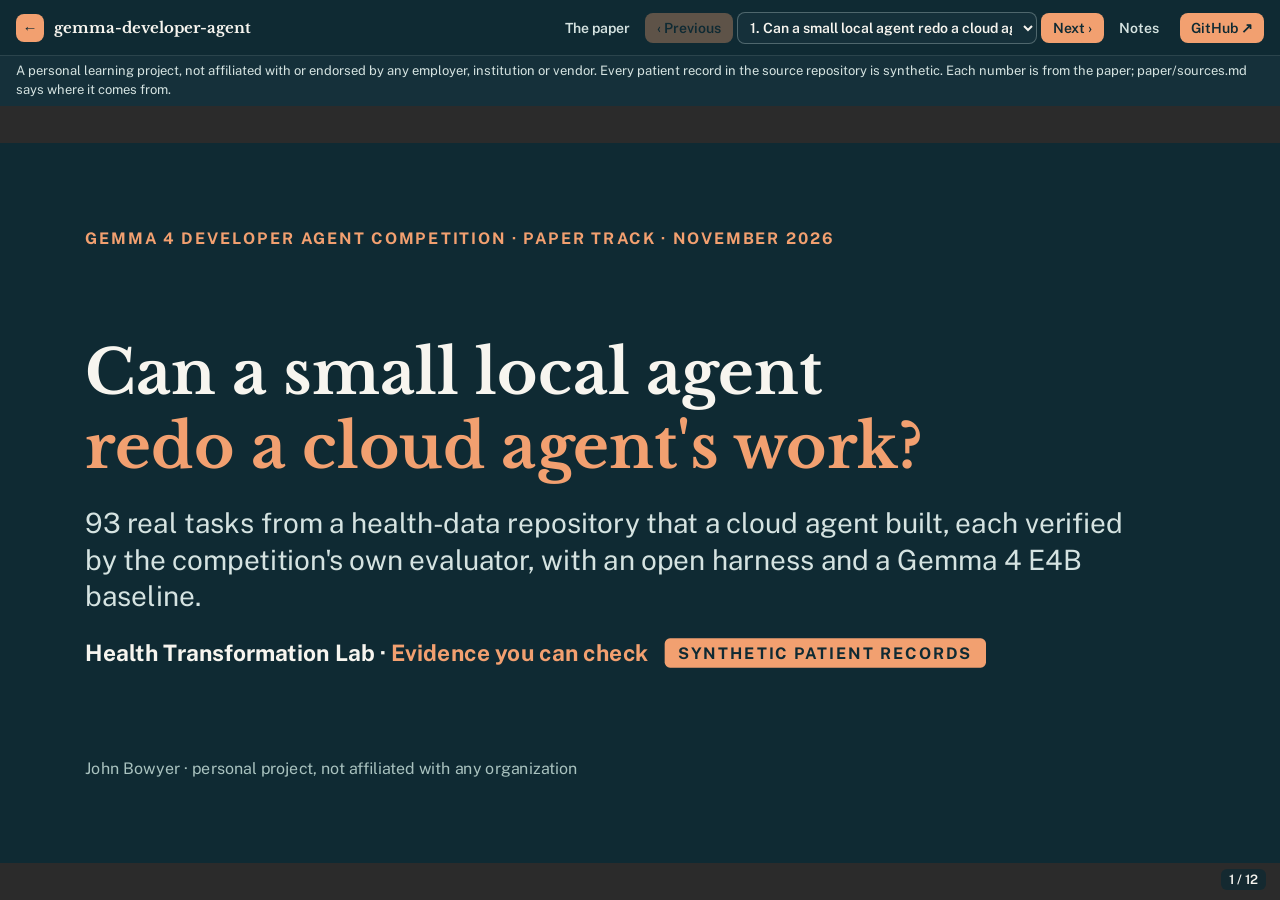
==== docs/pitch/deck.html @ 744fd6ca "000 DOCS29: give the README a role table and a slide deck, in the lab's style The paper links here, " ====
<!doctype html><html lang="en"><head><meta charset="utf-8"><meta name="viewport" content="width=device-width,initial-scale=1"><title>Can a small local agent redo a cloud agent&#x27;s work? The pitch</title><link rel="stylesheet" href="https://fonts.googleapis.com/css2?family=Libre+Baskerville:wght@400;700&family=Public+Sans:wght@400;500;600;700&display=swap">
<style>html,body{height:100%}body{margin:0;background:#2b2b2b;font-family:'Public Sans',Arial,sans-serif;overflow:hidden}*{box-sizing:border-box;margin:0}
td,th{padding:12px 16px;border-bottom:1px solid #D9D3C4;vertical-align:top}table{border-collapse:collapse}ul{padding-left:1.2em}
.topnav{position:fixed;top:0;left:0;right:0;z-index:50;height:56px;background:#0F2A33;border-bottom:1px solid rgba(213,227,225,.14)}
.topnav .bar{height:100%;padding:0 16px;display:flex;align-items:center;justify-content:space-between;gap:12px}
.home{display:flex;align-items:center;gap:10px;font-family:'Libre Baskerville',Georgia,serif;font-weight:700;font-size:15px;color:#F7F5EF;text-decoration:none;white-space:nowrap}
.home .mark{display:grid;place-items:center;width:28px;height:28px;border-radius:8px;background:#F2A070;color:#0F2A33;font-size:15px}
.home:hover .name{text-decoration:underline}
.topnav .links{display:flex;flex:1 1 auto;justify-content:flex-end;align-items:center;gap:4px;min-width:0}
.topnav .links a,.topnav button{color:#D5E3E1;text-decoration:none;font:600 14px 'Public Sans',Arial,sans-serif;padding:7px 11px;border-radius:8px;background:none;border:0;cursor:pointer;white-space:nowrap}
.topnav .links a:hover,.topnav button:hover{color:#F7F5EF;background:rgba(255,255,255,.07)}.topnav button[aria-pressed=true]{color:#F2A070}
.topnav .links a.cta{background:#F2A070;color:#0F2A33;margin-left:6px}.topnav .links a.cta:hover{background:#F7F5EF}
.topnav select{flex:1 1 auto;width:300px;max-width:300px;min-width:72px;font:600 14px 'Public Sans',Arial,sans-serif;color:#F7F5EF;background:#15303A;border:1px solid rgba(213,227,225,.3);border-radius:8px;padding:6px 8px}
.topnav .pager{display:flex;flex:0 1 auto;align-items:center;gap:4px;min-width:0}
.topnav .pager button{color:#0F2A33;background:#F2A070;padding:7px 12px}.topnav .pager button:hover{color:#0F2A33;background:#F7F5EF}
.topnav .pager button:disabled{opacity:.35;cursor:default;background:#F2A070}
.topnav button:focus-visible,.topnav select:focus-visible,.topnav a:focus-visible{outline:2px solid #F7F5EF;outline-offset:2px}
.disclaimer{position:fixed;top:56px;left:0;right:0;z-index:40;padding:6px 16px;background:#15303A;color:#D5E3E1;font:13px/1.45 'Public Sans',Arial,sans-serif}
.stage{position:fixed;top:84px;left:0;right:0;bottom:0;overflow:hidden}
.slides{position:absolute;left:50%;top:50%;width:1920px;height:1080px;transform-origin:center center;transform:translate(-50%,-50%)}
.slides>section{width:1920px;height:1080px;overflow:hidden;text-align:left}.slides aside{display:none}
.slides a{color:inherit}
.count{position:fixed;right:14px;bottom:10px;z-index:30;font:600 13px 'Public Sans',Arial,sans-serif;background:rgba(15,42,51,.8);color:#F7F5EF;border-radius:6px;padding:3px 8px}
.notes-panel{position:fixed;left:0;right:0;bottom:0;z-index:45;max-height:35vh;overflow:auto;background:#f4f1ea;color:#222;padding:16px 20px 28px;font-size:15px;line-height:1.5;box-shadow:0 -8px 24px rgba(0,0,0,.3)}
.notes-panel[hidden]{display:none}
@media screen{.slides>section{position:absolute;left:0;top:0}.slides>section:not(.on){display:none!important}}
/* printed, the deck is one slide a page, with nothing around it */
@media print{@page{size:1920px 1080px;margin:0}html,body{height:auto;overflow:visible;background:#fff}
.topnav,.disclaimer,.notes-panel,.count{display:none!important}.stage{position:static;overflow:visible}
.slides{position:static;transform:none!important;height:auto}.slides>section{position:relative;break-after:page}}
/* the slide picker shrinks first; then the name goes, then the paper's link; on phones the pager's labels go too,
   so Previous, the picker, Next and Notes always fit */
@media (max-width:1100px){.home .name{display:none}}
@media (max-width:820px){.topnav .links a.deck{display:none}}
@media (max-width:560px){.topnav .pager .lbl,.topnav .links a.cta{display:none}.topnav .pager button{padding:7px 13px;font-size:16px}}</style></head><body>
<nav class="topnav" aria-label="Deck"><div class="bar">
<a class="home" href="https://github.com/healthtransformationlab/gemma-developer-agent#readme" title="Back to the repository's README"><span class="mark" aria-hidden="true">←</span><span class="name">gemma-developer-agent</span></a>
<div class="links"><a class="deck" href="https://github.com/healthtransformationlab/gemma-developer-agent/blob/main/paper/small-local-agent-redo-cloud-agent-work.pdf">The paper</a><span class="pager"><button id="deck-prev" aria-label="Previous slide" title="Previous slide (←)">‹<span class="lbl"> Previous</span></button>
<select id="deck-jump" aria-label="Go to slide"><option value="cover">1. Can a small local agent redo a cloud agent&#x27;s work?</option><option value="audience">2. Built for the people who build and score coding agents</option><option value="problem">3. Coding benchmarks draw on a few popular libraries. Data work fails differently.</option><option value="solution">4. A task set made by the competition&#x27;s own rule, and checked by its evaluator</option><option value="results">5. A few small fixes. More context did not reliably help.</option><option value="finding">6. The fixes were where the statement says what the tests check</option><option value="cost">7. Where a task&#x27;s time went, and what a fix cost</option><option value="ask">8. Use the set. Quote results on the core split.</option><option value="drill">9. Drill-down</option><option value="limits">10. What this does not show</option><option value="competition">11. The two sets differ in their tests more than their statements</option><option value="evidence">12. How each number is kept honest</option></select>
<button id="deck-next" aria-label="Next slide" title="Next slide (→)"><span class="lbl">Next </span>›</button></span>
<button id="deck-notes-btn" aria-pressed="false" title="Speaker notes (N)">Notes</button>
<a class="cta" href="https://github.com/healthtransformationlab/gemma-developer-agent" target="_blank" rel="noopener">GitHub ↗</a></div></div></nav>
<p class="disclaimer" id="deck-disclaimer">A personal learning project, not affiliated with or endorsed by any employer, institution or vendor. Every patient record in the source repository is synthetic. Each number is from the paper; paper/sources.md says where it comes from.</p>
<main class="stage" id="deck-stage"><div class="slides" id="deck-slides">
<section id="cover" style="background:#0F2A33;color:#F7F5EF;font-family:'Public Sans', Arial, sans-serif;padding:128px;display:flex;flex-direction:column;justify-content:space-between">
<p style="font-size:24px;font-weight:700;letter-spacing:3px;text-transform:uppercase;color:#F2A070">Gemma 4 Developer Agent Competition · Paper Track · November 2026</p>
<div style="display:flex;flex-direction:column;gap:36px;align-items:flex-start">
<div style="display:flex;flex-direction:column;gap:8px">
<h1 style="font-family:'Libre Baskerville', Georgia, serif;font-size:92px;font-weight:700;line-height:1.12;white-space:nowrap">Can a small local agent</h1>
<h1 style="font-family:'Libre Baskerville', Georgia, serif;font-size:92px;font-weight:700;line-height:1.12;white-space:nowrap;color:#F2A070">redo a cloud agent's work?</h1>
</div>
<p style="font-size:42px;line-height:1.3;color:#D5E3E1;width:1560px">93 real tasks from a health-data repository that a cloud agent built, each verified by the competition's own evaluator, with an open harness and a Gemma&nbsp;4&nbsp;E4B baseline.</p>
<div style="display:flex;gap:24px;align-items:center">
<p style="font-size:34px;font-weight:700;color:#F7F5EF">Health Transformation Lab · <span style="color:#F2A070">Evidence you can check</span></p>
<p style="font-size:24px;font-weight:700;letter-spacing:3px;text-transform:uppercase;color:#0F2A33;background:#F2A070;border-radius:8px;padding:8px 20px">Synthetic patient records</p>
</div>
</div>
<p style="font-size:24px;color:#A9C2BF">John Bowyer · personal project, not affiliated with any organization</p>
<aside>In fifteen days, one person working with a cloud coding agent took a health-data repository from nothing to 960 commits and 2,269 tests, without typing code. This deck asks what a small model, one that runs on a single GPU, can take out of that loop. The answer comes with a task set anyone can use: 93 real changes from that repository, each verified by the competition's own evaluator. Every patient record in the repository is synthetic. This is a personal project, not any organization's plan.</aside>
</section>

<section id="audience" style="background:#F7F5EF;color:#15303A;font-family:'Public Sans', Arial, sans-serif;padding:104px 128px 150px;display:flex;flex-direction:column;gap:40px">
<div style="display:flex;flex-direction:column;gap:16px">
<p style="font-size:24px;font-weight:700;letter-spacing:3px;text-transform:uppercase;color:#B4501F">Who it's for, what we ask, what changes</p>
<h2 style="font-family:'Libre Baskerville', Georgia, serif;font-size:54px;font-weight:700;line-height:1.14">Built for the people who build and score coding agents</h2>
</div>
<table style="font-size:31px;line-height:1.32;color:#15303A;background:#FDFCF9;border:1px solid #D9D3C4;width:100%">
<tr style="background:#15303A"><th style="width:30%;text-align:left;color:#F7F5EF">Who</th><th style="width:36%;text-align:left;color:#F2A070">What we ask them to do</th><th style="width:34%;text-align:left;color:#F7F5EF">What changes</th></tr>
<tr><td><b>Benchmark builders</b> who mine tasks from a repository's history</td><td>Ask of every task: does its statement say what its tests check?</td><td>A score is quoted on tasks that can tell one agent from another</td></tr>
<tr><td><b>Agent builders</b> working with small local models</td><td>Run their agent on the 93 tasks, with the competition's evaluator</td><td>A comparable score on health-data work, beside the popular libraries</td></tr>
<tr><td><b>Teams whose repositories are built with agents</b></td><td>Keep an issue, a pull request and a review for every change</td><td>Their own history can become a task set</td></tr>
</table>
<p style="font-size:31px;line-height:1.4;background:#15303A;color:#F7F5EF;border-radius:16px;padding:24px 40px"><b>The impact:</b> a task set that says which of its tasks can measure an agent. So far it is one repository and one model, and the screen is an AI's, checked by a person in part.</p>
<p style="position:absolute;left:128px;bottom:60px;width:1664px;font-size:24px;color:#5C6F75">A personal project: no partner has been contacted</p>
<aside>Three kinds of reader. People who build benchmarks from a repository's history: we ask them to check each task's statement against its tests before quoting a score, because here the fixes were almost all in the tasks that passed that check. People who build agents on small local models: the 93 tasks are public and in the competition's layout, so its evaluator runs on them as published. And teams whose repositories are built with agents: an issue, a pull request and a review for every change is what made this history usable. So far this is one repository and one model. A person checked 42 of the screen's 93 verdicts, in summary, and no partner has been contacted.</aside>
</section>

<section id="problem" style="background:#F7F5EF;color:#15303A;font-family:'Public Sans', Arial, sans-serif;padding:104px 128px 150px;display:flex;flex-direction:column;gap:32px">
<div style="display:flex;flex-direction:column;gap:16px">
<p style="font-size:24px;font-weight:700;letter-spacing:3px;text-transform:uppercase;color:#B4501F">The problem</p>
<h2 style="font-family:'Libre Baskerville', Georgia, serif;font-size:54px;font-weight:700;line-height:1.14">Coding benchmarks draw on a few popular libraries. Data work fails differently.</h2>
</div>
<div style="display:flex;gap:48px;align-items:stretch">
<ul style="flex:1 1 0;font-size:31px;line-height:1.4;display:flex;flex-direction:column;gap:22px;padding-left:1.1em">
<li>SWE-bench draws on twelve popular Python libraries; the competition's development set, on four.</li>
<li>In a <b>data repository</b> the costly defect is silent: a pipeline finishes and a number in its table is wrong.</li>
<li>An <b>agent-built repository</b> can leave an unusually complete record: an issue, a pull request and a review for each change.</li>
</ul>
<div style="flex:0 0 760px;display:grid;grid-template-columns:1fr 1fr;gap:20px">
<div style="background:#FDFCF9;border:1px solid #D9D3C4;border-radius:16px;padding:32px 36px"><p style="font-family:'Libre Baskerville', Georgia, serif;font-size:64px;font-weight:700;color:#B4501F">960</p><p style="font-size:25px;line-height:1.3">commits on <code style="font-size:23px">main</code></p></div>
<div style="background:#FDFCF9;border:1px solid #D9D3C4;border-radius:16px;padding:32px 36px"><p style="font-family:'Libre Baskerville', Georgia, serif;font-size:64px;font-weight:700;color:#B4501F">775</p><p style="font-size:25px;line-height:1.3">of them marked as agent-authored</p></div>
<div style="background:#FDFCF9;border:1px solid #D9D3C4;border-radius:16px;padding:32px 36px"><p style="font-family:'Libre Baskerville', Georgia, serif;font-size:64px;font-weight:700;color:#B4501F">2,269</p><p style="font-size:25px;line-height:1.3">tests, run by CI on every pull request</p></div>
<div style="background:#FDFCF9;border:1px solid #D9D3C4;border-radius:16px;padding:32px 36px"><p style="font-family:'Libre Baskerville', Georgia, serif;font-size:64px;font-weight:700;color:#B4501F">240</p><p style="font-size:25px;line-height:1.3">pull requests, each with a committed review</p></div>
</div>
</div>
<p style="font-size:30px;line-height:1.4;background:#15303A;color:#F7F5EF;border-radius:16px;padding:24px 40px">One person in the loop with a cloud coding agent built this repository in fifteen days, without typing code. <b style="color:#F2A070">What can a small local model take out of that loop?</b></p>
<p style="position:absolute;left:128px;bottom:60px;width:1664px;font-size:24px;color:#5C6F75">Source: the paper, Sections 1 and 3</p>
<aside>The competition asks whether a model that fits on one accelerator can do the work of the large cloud models behind today's best coding agents. Its tasks, like SWE-bench's, come from a handful of popular libraries. Two kinds of repository are scarce in such sets. In a data repository the costly defect is silent: nothing crashes, and a number in a table is wrong. And a repository built by an agent, under rules that require an issue, a pull request and a review for every change, leaves a record that can be mined. This repository is both. Of its 960 commits, 775 are marked as agent-authored, and it held 2,269 tests on November 8.</aside>
</section>

<section id="solution" style="background:#F7F5EF;color:#15303A;font-family:'Public Sans', Arial, sans-serif;padding:104px 128px 150px;display:flex;flex-direction:column;gap:32px">
<div style="display:flex;flex-direction:column;gap:16px">
<p style="font-size:24px;font-weight:700;letter-spacing:3px;text-transform:uppercase;color:#B4501F">What was built</p>
<h2 style="font-family:'Libre Baskerville', Georgia, serif;font-size:54px;font-weight:700;line-height:1.14">A task set made by the competition's own rule, and checked by its evaluator</h2>
</div>
<div style="display:flex;flex-direction:column;gap:14px;background:#FDFCF9;border:1px solid #D9D3C4;border-radius:16px;padding:32px 36px">
<div style="display:flex;align-items:center;gap:20px"><p style="width:560px;text-align:right;font-size:27px;line-height:1.25;color:#3D5057">merged changes mined</p><div style="width:900px;height:44px;border-radius:0 10px 10px 0;background:#2A78D6"></div><p style="font-size:34px;font-weight:700">197</p></div>
<div style="display:flex;align-items:center;gap:20px"><p style="width:560px;text-align:right;font-size:27px;line-height:1.25;color:#3D5057">touch code and tests (candidates)</p><div style="width:530px;height:44px;border-radius:0 10px 10px 0;background:#2A78D6"></div><p style="font-size:34px;font-weight:700">116</p></div>
<div style="display:flex;align-items:center;gap:20px"><p style="width:560px;text-align:right;font-size:27px;line-height:1.25;color:#3D5057">built, pass both gates, licensed</p><div style="width:516px;height:44px;border-radius:0 10px 10px 0;background:#2A78D6"></div><p style="font-size:34px;font-weight:700">113</p></div>
<div style="display:flex;align-items:center;gap:20px"><p style="width:560px;text-align:right;font-size:27px;line-height:1.25;color:#3D5057">verified by the competition's evaluator: <b>the published set</b></p><div style="width:425px;height:44px;border-radius:0 10px 10px 0;background:#B4501F"></div><p style="font-size:34px;font-weight:700">93</p></div>
</div>
<div style="display:grid;grid-template-columns:1fr 1fr 1fr;gap:24px">
<p style="background:#FDFCF9;border:1px solid #D9D3C4;border-radius:16px;padding:32px 36px;font-size:27px;line-height:1.35"><b>Controls.</b> The evaluator resolves 93 of 93 reference patches and 0 of 93 empty patches.</p>
<p style="background:#FDFCF9;border:1px solid #D9D3C4;border-radius:16px;padding:32px 36px;font-size:27px;line-height:1.35"><b>An open harness.</b> It gives the evaluator's verdict on every one of the model's patches compared: 25 of 25 and 23 of 23.</p>
<p style="background:#FDFCF9;border:1px solid #D9D3C4;border-radius:16px;padding:32px 36px;font-size:27px;line-height:1.35"><b>Each task carries</b> a snapshot, a code graph, embeddings, and where its statement came from: an issue, a pull request or a commit message.</p>
</div>
<p style="position:absolute;left:128px;bottom:60px;width:1664px;font-size:24px;color:#5C6F75">Source: the paper, Sections 4 and 5</p>
<aside>The tasks are made the way the competition makes its own: every merged change whose diff touches both code and tests is a candidate. Of 197 merged changes, 116 are candidates. One was withdrawn, one failed a gate and one was withheld for unlicensed third-party files, leaving 113, and the competition's own evaluator verifies 93 of those: the published set. On them it resolves every reference patch and no empty patch. A local harness, which anyone can run, gives the same verdict as the evaluator on all 48 of the model's patches that were compared. Each task comes with a snapshot of the repository, a code graph, embeddings, and a label saying whether its statement came from an issue, a pull request or a commit message.</aside>
</section>

<section id="results" style="background:#F7F5EF;color:#15303A;font-family:'Public Sans', Arial, sans-serif;padding:104px 128px 150px;display:flex;flex-direction:column;gap:32px">
<div style="display:flex;flex-direction:column;gap:16px">
<p style="font-size:24px;font-weight:700;letter-spacing:3px;text-transform:uppercase;color:#B4501F">What the small model did</p>
<h2 style="font-family:'Libre Baskerville', Georgia, serif;font-size:54px;font-weight:700;line-height:1.14">A few small fixes. More context did not reliably help.</h2>
</div>
<div style="display:flex;gap:32px;align-items:stretch">
<div style="flex:0 0 620px;background:#FDFCF9;border:1px solid #D9D3C4;border-radius:16px;padding:32px 36px;display:flex;flex-direction:column;gap:18px">
<p style="font-size:24px;font-weight:700;letter-spacing:3px;text-transform:uppercase;color:#B4501F;font-size:21px">On its own, free T4 GPUs</p>
<p style="font-family:'Libre Baskerville', Georgia, serif;font-size:84px;font-weight:700;color:#B4501F;line-height:1">5 of 48</p>
<p style="font-size:26px;line-height:1.35">Gemma 4 E4B, cheapest tasks first (10.4%, 95% CI 4.5–22.2): a CI rule, a warning message, a label parser and two settings.</p>
<p style="font-size:26px;line-height:1.35;border-top:1px solid #D9D3C4;padding-top:18px"><b>3 of 23</b> of the competition's own development tasks, under its evaluator.</p>
</div>
<div style="flex:1 1 0;background:#FDFCF9;border:1px solid #D9D3C4;border-radius:16px;padding:32px 36px;display:flex;flex-direction:column;gap:16px">
<p style="font-size:24px;font-weight:700;letter-spacing:3px;text-transform:uppercase;color:#B4501F;font-size:21px">Pre-registered experiment · all 93 tasks · one A100</p>
<div style="display:flex;align-items:center;gap:20px"><p style="width:400px;text-align:right;font-size:27px;line-height:1.25;color:#3D5057">As published</p><div style="width:173px;height:44px;border-radius:0 10px 10px 0;background:#2A78D6"></div><p style="font-size:34px;font-weight:700">4</p></div>
<div style="display:flex;align-items:center;gap:20px"><p style="width:400px;text-align:right;font-size:27px;line-height:1.25;color:#3D5057">With graph retrieval</p><div style="width:260px;height:44px;border-radius:0 10px 10px 0;background:#2A78D6"></div><p style="font-size:34px;font-weight:700">6</p></div>
<div style="display:flex;align-items:center;gap:20px"><p style="width:400px;text-align:right;font-size:27px;line-height:1.25;color:#3D5057">With the failing test's report</p><div style="width:173px;height:44px;border-radius:0 10px 10px 0;background:#2A78D6"></div><p style="font-size:34px;font-weight:700">4</p></div>
<p style="font-size:26px;line-height:1.35;background:#15303A;color:#F7F5EF;border-radius:16px;padding:24px 40px;padding:18px 28px"><b>No difference detected:</b> exact McNemar p = 0.5 and 1.0. An unplanned second session on an L4 resolved 5 and 8.</p>
<p style="font-size:22px;line-height:1.35;color:#5C6F75">The report comes from the hidden test: a test-first workflow's context, not a benchmark condition.</p>
</div>
</div>
<p style="position:absolute;left:128px;bottom:60px;width:1664px;font-size:24px;color:#5C6F75">Source: the paper, Section 6</p>
<aside>Left on its own on two free T4 GPUs, taking the cheapest tasks first, Gemma 4 E4B resolved 5 of the 48 tasks it ran, all of them small. Under the competition's evaluator it resolved 3 of 23 of the competition's own development tasks. Then came an experiment whose plan was fixed before any result: all 93 tasks on one A100, three ways. As published, the model resolved 4. With graph retrieval done for it, 6. With a failing test's report, 4. Neither added context differs detectably from the baseline, and a difference is not ruled out either: at 4 of 93 only a large effect could show. Retrieval's two extra fixes do not establish a reliable improvement. The report uses the hidden test, so it is not a benchmark condition.</aside>
</section>

<section id="finding" style="background:#0F2A33;color:#F7F5EF;font-family:'Public Sans', Arial, sans-serif;padding:128px;display:flex;flex-direction:column;justify-content:space-between;padding:104px 128px">
<p style="font-size:24px;font-weight:700;letter-spacing:3px;text-transform:uppercase;color:#F2A070">The main finding</p>
<h1 style="font-family:'Libre Baskerville', Georgia, serif;font-size:62px;font-weight:700;line-height:1.14;width:1600px">The fixes were where the statement says what the tests check</h1>
<div style="display:flex;gap:32px">
<div style="flex:1 1 0;background:#15303A;border-radius:16px;padding:32px 40px"><p style="font-family:'Libre Baskerville', Georgia, serif;font-size:108px;font-weight:700;color:#F2A070;line-height:1.05">8 of 17</p><p style="font-size:29px;line-height:1.35;color:#D5E3E1">core-split tasks were resolved in some of the five Colab runs (26 of 85 task-runs)</p></div>
<div style="flex:1 1 0;background:#15303A;border-radius:16px;padding:32px 40px"><p style="font-family:'Libre Baskerville', Georgia, serif;font-size:108px;font-weight:700;color:#F7F5EF;line-height:1.05">1 of 76</p><p style="font-size:29px;line-height:1.35;color:#D5E3E1">of the other tasks (1 of 380 task-runs)</p></div>
</div>
<p style="font-size:29px;line-height:1.4;color:#D5E3E1"><b style="color:#F7F5EF">The core split</b> is the 17 tasks whose statements say what their tests check, by an AI screen of all 93. <b style="color:#F7F5EF">Finding is not fixing:</b> where retrieval listed a function the fix edits (41 tasks), 5 of the core split's 7 were resolved in some run and none of the other 34.</p>
<p style="font-size:24px;color:#A9C2BF"><span style="font-weight:700;letter-spacing:2px;text-transform:uppercase;color:#0F2A33;background:#F2A070;border-radius:8px;padding:6px 16px;margin-right:16px">Described, not tested</span>The second comparison was made after the runs. Source: the paper, Section 6</p>
<aside>This is the result to take away. An AI screen asked of every task whether its statement says what its tests check. Seventeen of the 93 pass: the core split. The other 76 are real statements that leave out something their tests need, such as a name or a message. Over the five Colab runs, 8 of the 17 core-split tasks were resolved at least once, against 1 of the other 76. Counting every task in every run, that is 26 of 85 against 1 of 380. And finding is not fixing: in the 41 tasks where retrieval listed a function the fix edits, 5 of the core split's 7 were resolved in some run and none of the other 34. So valid tasks whose fix the graph found, but whose statements leave out what their tests need, measured little for this model. These are descriptions, not tests, and the second comparison was made after the runs. A person checked 42 of the screen's verdicts, in summary.</aside>
</section>

<section id="cost" style="background:#F7F5EF;color:#15303A;font-family:'Public Sans', Arial, sans-serif;padding:104px 128px 150px;display:flex;flex-direction:column;gap:32px">
<div style="display:flex;flex-direction:column;gap:16px">
<p style="font-size:24px;font-weight:700;letter-spacing:3px;text-transform:uppercase;color:#B4501F">What it cost</p>
<h2 style="font-family:'Libre Baskerville', Georgia, serif;font-size:54px;font-weight:700;line-height:1.14">Where a task's time went, and what a fix cost</h2>
</div>
<div style="display:grid;grid-template-columns:1fr 1fr 1fr;gap:28px;align-items:stretch">
<div style="background:#FDFCF9;border:1px solid #D9D3C4;border-radius:16px;padding:32px 36px;display:flex;flex-direction:column;gap:16px"><p style="font-size:24px;font-weight:700;letter-spacing:3px;text-transform:uppercase;color:#B4501F;font-size:21px">Time</p><p style="font-family:'Libre Baskerville', Georgia, serif;font-size:76px;font-weight:700;color:#B4501F;line-height:1.05">66–83%</p><p style="font-size:26px;line-height:1.4">of a task's time was model calls, and 14–15% was context compaction (the Kaggle arms, from OpenTelemetry spans). 45 of 207 runs ended at the model's context window.</p></div>
<div style="background:#FDFCF9;border:1px solid #D9D3C4;border-radius:16px;padding:32px 36px;display:flex;flex-direction:column;gap:16px"><p style="font-size:24px;font-weight:700;letter-spacing:3px;text-transform:uppercase;color:#B4501F;font-size:21px">GPUs</p><p style="font-family:'Libre Baskerville', Georgia, serif;font-size:76px;font-weight:700;color:#B4501F;line-height:1.05">1.9 and 1.8</p><p style="font-size:26px;line-height:1.4">GPU-hours a fix on four L4s, with graph retrieval and with the report: about 1.59 and 1.50 US dollars at a median rental of 0.83 an L4-hour. Kaggle's GPUs were free.</p></div>
<div style="background:#FDFCF9;border:1px solid #D9D3C4;border-radius:16px;padding:32px 36px;display:flex;flex-direction:column;gap:16px"><p style="font-size:24px;font-weight:700;letter-spacing:3px;text-transform:uppercase;color:#B4501F;font-size:21px">Where to spend it</p><p style="font-family:'Libre Baskerville', Georgia, serif;font-size:76px;font-weight:700;color:#B4501F;line-height:1.05">0.38 vs 1.80</p><p style="font-size:26px;line-height:1.4">agent-hours a fix on the T4 baseline: the 13 core-split tasks it ran took 17% of its 9.0 agent-hours and gave 4 of its 5 fixes.</p></div>
</div>
<p style="font-size:28px;line-height:1.4;background:#15303A;color:#F7F5EF;border-radius:16px;padding:24px 40px"><b>What it means:</b> the model's own calls are where the time goes, not the graph tools, and the core-split tasks are where an hour of this model bought the most.</p>
<p style="position:absolute;left:128px;bottom:60px;width:1664px;font-size:24px;color:#5C6F75">Source: the paper, Section 6, "Time, GPUs and cost". The prices are rental estimates, not money spent</p>
<aside>The runs kept OpenTelemetry spans: names, counts and seconds, never prompts or replies. In the three Kaggle arms, 66 to 83 percent of a task's time was model calls and 14 to 15 percent was context compaction, which is the harness summarising older turns. The graph tools took under 0.1 percent. Forty-five of 207 runs ended when a prompt passed the model's context window. A fix took 1.9 GPU-hours with graph retrieval and 1.8 with the report, on four L4s: about 1.59 and 1.50 US dollars at a median rental price, though Kaggle's GPUs were free. On the T4 baseline, the 13 core-split tasks it ran took 17 percent of its 9.0 agent-hours and gave 4 of its 5 fixes: 0.38 hours a fix against 1.80 overall.</aside>
</section>

<section id="ask" style="background:#0F2A33;color:#F7F5EF;font-family:'Public Sans', Arial, sans-serif;padding:128px;display:flex;flex-direction:column;justify-content:space-between;padding:104px 128px">
<p style="font-size:24px;font-weight:700;letter-spacing:3px;text-transform:uppercase;color:#F2A070">What to do with it</p>
<h1 style="font-family:'Libre Baskerville', Georgia, serif;font-size:72px;font-weight:700;line-height:1.14">Use the set. <span style="color:#F2A070">Quote results on the core split.</span></h1>
<div style="display:grid;grid-template-columns:1fr 1fr;gap:28px">
<p style="background:#15303A;border-radius:16px;padding:28px 36px;font-size:29px;line-height:1.4;color:#D5E3E1"><b style="color:#F7F5EF">Run your agent on it.</b> 93 tasks, CC BY 4.0, in the competition's layout: its evaluator runs on them as published.</p>
<p style="background:#15303A;border-radius:16px;padding:28px 36px;font-size:29px;line-height:1.4;color:#D5E3E1"><b style="color:#F7F5EF">Quote results on the core split.</b> Over every run, 9 of the 10 distinct tasks this model has resolved are among its 17.</p>
<p style="background:#15303A;border-radius:16px;padding:28px 36px;font-size:29px;line-height:1.4;color:#D5E3E1"><b style="color:#F7F5EF">Screen your own tasks.</b> Ask of each one whether its statement says what its tests check, before a score is quoted on it.</p>
<p style="background:#15303A;border-radius:16px;padding:28px 36px;font-size:29px;line-height:1.4;color:#D5E3E1"><b style="color:#F7F5EF">Check any number.</b> Each one in the paper has a row in <code style="font-size:26px">paper/sources.md</code> naming the file it came from.</p>
</div>
<p style="font-size:26px;line-height:1.5;color:#A9C2BF">Tasks: kaggle.com/datasets/jcblearning/health-transformation-lab-coding-agent-tasks<br>Paper, sources and agent configuration: github.com/healthtransformationlab/gemma-developer-agent</p>
<aside>Four things to do with this. Run your agent on the set: 93 tasks under CC BY 4.0, in the competition's layout, so its evaluator runs on them as published, and a quickstart notebook loads a task. Quote results on the core split of 17: over every run, 9 of the 10 distinct tasks this model has resolved are in it. Screen your own task set the same way before quoting a score on it. And check any number here: each one in the paper has a row in paper/sources.md that names the file it came from.</aside>
</section>

<section id="drill" style="background:#0F2A33;color:#F7F5EF;font-family:'Public Sans', Arial, sans-serif;padding:128px;display:flex;flex-direction:column;justify-content:space-between">
<p style="font-size:24px;font-weight:700;letter-spacing:3px;text-transform:uppercase;color:#F2A070">Can a small local agent redo a cloud agent's work?</p>
<div style="display:flex;flex-direction:column;gap:40px">
<h1 style="font-family:'Libre Baskerville', Georgia, serif;font-size:112px;font-weight:700;line-height:1.1">Drill-down</h1>
<p style="font-size:44px;line-height:1.3;color:#D5E3E1;width:1300px">Backup slides for questions. The full detail is in the paper.</p>
</div>
<ul style="font-size:32px;line-height:1.4;color:#D5E3E1">
<li>What this does not show</li>
<li>This set beside the competition's own tasks</li>
<li>How each number is kept honest</li>
</ul>
<aside>Do not present these. Jump to one only when asked. Everything here is in the paper, and paper/sources.md says where each number comes from.</aside>
</section>

<section id="limits" style="background:#F7F5EF;color:#15303A;font-family:'Public Sans', Arial, sans-serif;padding:104px 128px 150px;display:flex;flex-direction:column;gap:32px">
<div style="display:flex;flex-direction:column;gap:16px">
<p style="font-size:24px;font-weight:700;letter-spacing:3px;text-transform:uppercase;color:#B4501F">Drill-down · limits</p>
<h2 style="font-family:'Libre Baskerville', Georgia, serif;font-size:54px;font-weight:700;line-height:1.14">What this does not show</h2>
</div>
<div style="display:grid;grid-template-columns:1fr 1fr 1fr;gap:24px">
<p style="background:#FDFCF9;border:1px solid #D9D3C4;border-radius:16px;padding:32px 36px;font-size:27px;line-height:1.38"><b>One new repository,</b> compared with the competition's development set.</p>
<p style="background:#FDFCF9;border:1px solid #D9D3C4;border-radius:16px;padding:32px 36px;font-size:27px;line-height:1.38"><b>No cloud baseline.</b> The cloud agent that made these changes, with a person in the loop, was not rerun on the statements alone.</p>
<p style="background:#FDFCF9;border:1px solid #D9D3C4;border-radius:16px;padding:32px 36px;font-size:27px;line-height:1.38"><b>A small experiment.</b> At a baseline of 4 of 93 only a large effect could show.</p>
<p style="background:#FDFCF9;border:1px solid #D9D3C4;border-radius:16px;padding:32px 36px;font-size:27px;line-height:1.38"><b>No leaderboard score.</b> Every run under the competition's evaluator used 5 minutes and 40 tool calls, not 60 and 100, once per arm and machine.</p>
<p style="background:#FDFCF9;border:1px solid #D9D3C4;border-radius:16px;padding:32px 36px;font-size:27px;line-height:1.38"><b>AI screens.</b> A person checked 42 verdicts, the core split's 17 among them, in summary and after seeing the AI's; 51 have AI ratings only.</p>
<p style="background:#FDFCF9;border:1px solid #D9D3C4;border-radius:16px;padding:32px 36px;font-size:27px;line-height:1.38"><b>Prompted repair.</b> Each task comes with a failing test: noticing a silent defect unprompted is not measured.</p>
</div>
<p style="font-size:28px;line-height:1.4;background:#15303A;color:#F7F5EF;border-radius:16px;padding:24px 40px"><b>Read the results as:</b> what one small model did on one repository's tasks, with the screen's verdicts checked by one person in part.</p>
<p style="position:absolute;left:128px;bottom:60px;width:1664px;font-size:24px;color:#5C6F75">Source: the paper, Section 7</p>
<aside>Six limits, all in the paper. One repository, set beside the competition's development set. No cloud baseline: the cloud agent that made these changes with a person in the loop was not rerun on the statements alone, so the title's question is answered for the small model only. A small experiment: at 4 of 93 only a large effect could show. No leaderboard score: the runs used 5 minutes and 40 tool calls where the competition allows 60 and 100. The screens are an AI's: a person checked 42 verdicts in summary, after seeing the AI's, and 51 have AI ratings only. And every task comes with a failing test, so noticing a silent defect unprompted is not measured.</aside>
</section>

<section id="competition" style="background:#F7F5EF;color:#15303A;font-family:'Public Sans', Arial, sans-serif;padding:104px 128px 150px;display:flex;flex-direction:column;gap:32px">
<div style="display:flex;flex-direction:column;gap:16px">
<p style="font-size:24px;font-weight:700;letter-spacing:3px;text-transform:uppercase;color:#B4501F">Drill-down · the competition's own tasks</p>
<h2 style="font-family:'Libre Baskerville', Georgia, serif;font-size:54px;font-weight:700;line-height:1.14">The two sets differ in their tests more than their statements</h2>
</div>
<table style="font-size:28px;line-height:1.3;color:#15303A;background:#FDFCF9;border:1px solid #D9D3C4;width:100%">
<tr style="background:#15303A"><th style="width:58%;text-align:left;color:#F7F5EF"></th><th style="width:21%;text-align:left;color:#F2A070">This set</th><th style="width:21%;text-align:left;color:#F7F5EF">Development set</th></tr>
<tr><td>The fix edits a function the graph holds</td><td>51 of 93</td><td>114 of 129</td></tr>
<tr><td>Of those: a name or call edge reaches it; with embedding search too</td><td>22; 42</td><td>52; 66</td></tr>
<tr><td>Statement vague or worse (AI screen)</td><td>19 of 93</td><td>11 of 40</td></tr>
<tr><td><b>Tests need a name or text the statement never gives</b></td><td><b>76 of 93</b></td><td><b>14 of 40</b></td></tr>
<tr><td>Resolved as published, on Kaggle</td><td>0 of 21</td><td>3 of 23</td></tr>
</table>
<p style="font-size:28px;line-height:1.4;background:#15303A;color:#F7F5EF;border-radius:16px;padding:24px 40px">On the competition's tasks the graph holds more of the fixes and the screen passes half. The screen and the agent took a seeded 40 of its 129 development tasks; a Kaggle notebook can verify 23 of them.</p>
<p style="position:absolute;left:128px;bottom:60px;width:1664px;font-size:24px;color:#5C6F75">Source: the paper, Section 6, "Beside the competition's own tasks"</p>
<aside>The same counts were made on the competition's own development tasks. Its graph holds more of the fixes: 114 of 129, against 51 of 93 here. Its statements are vague a little more often: 11 of 40, against 19 of 93. The difference is in the tests: in this set the tests of 76 of 93 tasks need a name or a text the statement never gives, against 14 of 40 there. The screen and the agent took a seeded 40 of the 129, stratified by repository. In a Kaggle notebook the evaluator's sandbox cannot install test dependencies, so 23 of the 40 can be verified there, and the model resolved 3 of them.</aside>
</section>

<section id="evidence" style="background:#F7F5EF;color:#15303A;font-family:'Public Sans', Arial, sans-serif;padding:104px 128px 150px;display:flex;flex-direction:column;gap:32px">
<div style="display:flex;flex-direction:column;gap:16px">
<p style="font-size:24px;font-weight:700;letter-spacing:3px;text-transform:uppercase;color:#B4501F">Drill-down · evidence you can check</p>
<h2 style="font-family:'Libre Baskerville', Georgia, serif;font-size:54px;font-weight:700;line-height:1.14">How each number is kept honest</h2>
</div>
<div style="display:grid;grid-template-columns:1fr 1fr;gap:24px">
<p style="background:#FDFCF9;border:1px solid #D9D3C4;border-radius:16px;padding:32px 36px;font-size:27px;line-height:1.38"><b>A source for every number.</b> <code style="font-size:25px">paper/sources.md</code> has a row for each figure in the paper, naming the file it came from, and keeps the rows of text that was cut.</p>
<p style="background:#FDFCF9;border:1px solid #D9D3C4;border-radius:16px;padding:32px 36px;font-size:27px;line-height:1.38"><b>A plan before the results.</b> The experiment's plan was hashed before any result, and each addendum before its run started (source repository, issues 674 and 687).</p>
<p style="background:#FDFCF9;border:1px solid #D9D3C4;border-radius:16px;padding:32px 36px;font-size:27px;line-height:1.38"><b>Checked on every change.</b> In CI, <code style="font-size:25px">paper/check_rules.py</code> checks the paper against the competition's rules, and <code style="font-size:25px">docs/build_decks.py</code> checks this deck's numbers against the paper.</p>
<p style="background:#FDFCF9;border:1px solid #D9D3C4;border-radius:16px;padding:32px 36px;font-size:27px;line-height:1.38"><b>What went wrong is in the paper.</b> Colab's network was open to the agent: 3 of the five runs' 687 commands ran an installer, in tasks no run resolved, and none left its workspace.</p>
</div>
<p style="font-size:28px;line-height:1.4;background:#15303A;color:#F7F5EF;border-radius:16px;padding:24px 40px"><b>Not a result:</b> anything from a dry run or a sample is labelled as one, and the unplanned second session is described beside the registered one, never added to it.</p>
<p style="position:absolute;left:128px;bottom:60px;width:1664px;font-size:24px;color:#5C6F75">Sources: paper/sources.md, paper/rules_check.md and the paper, Section 6</p>
<aside>Four habits keep the numbers honest. Every figure in the paper has a row in paper/sources.md naming the file it came from, and rows stay when text is cut. The experiment's plan was hashed before any result, and each addendum before its run. A script checks the paper against the competition's rules on every change, and another checks that every number in this deck is one the paper or the README has. And what went wrong is in the paper: on Colab the network was open to the agent's commands, 3 of 687 commands ran an installer, in tasks no run resolved, and none left its workspace. The unplanned second session on an L4 is described beside the registered experiment and never added to it.</aside>
</section>

</div></main>
<p class="count" id="deck-count" aria-hidden="true"></p>
<div class="notes-panel" id="deck-notes" hidden></div>
<script>
document.querySelectorAll('.slides a[href^="http"]').forEach(function(a){a.target='_blank';a.rel='noopener'})
var slides=[].slice.call(document.querySelectorAll('#deck-slides>section')),at=0,box=document.getElementById('deck-slides'),
  stage=document.getElementById('deck-stage'),jump=document.getElementById('deck-jump'),prev=document.getElementById('deck-prev'),
  next=document.getElementById('deck-next'),panel=document.getElementById('deck-notes'),btn=document.getElementById('deck-notes-btn'),
  bar=document.getElementById('deck-disclaimer'),count=document.getElementById('deck-count')
// the slide area sits between the disclaimer (it wraps on narrow screens) and the notes panel, when open
function fit(){stage.style.top=(56+bar.offsetHeight)+'px';stage.style.bottom=(panel.hidden?0:panel.offsetHeight)+'px'
  box.style.transform='translate(-50%,-50%) scale('+Math.min(stage.clientWidth/1920,stage.clientHeight/1080)+')'}
function show(n,quiet){at=Math.max(0,Math.min(slides.length-1,n));slides.forEach(function(s,k){s.classList.toggle('on',k===at)})
  jump.selectedIndex=at;prev.disabled=at===0;next.disabled=at===slides.length-1;count.textContent=(at+1)+' / '+slides.length
  var a=slides[at].querySelector('aside');panel.innerHTML='<b>Slide '+(at+1)+' notes:</b> '+(a?a.innerHTML:'')
  if(!quiet&&history.replaceState)history.replaceState(null,'','#'+slides[at].id);fit()}
function fromHash(){var id=location.hash.slice(1);for(var k=0;k<slides.length;k++)if(slides[k].id===id)return k;return 0}
function toggleNotes(){var on=panel.hidden;panel.hidden=!on;btn.setAttribute('aria-pressed',on);fit()}
jump.addEventListener('change',function(){show(jump.selectedIndex);jump.blur()})
btn.addEventListener('click',toggleNotes)
// after a mouse click, blur so the arrow keys page again; a keyboard press (detail 0) keeps focus on the button
prev.addEventListener('click',function(e){show(at-1);if(e.detail)prev.blur()})
next.addEventListener('click',function(e){show(at+1);if(e.detail)next.blur()})
addEventListener('keydown',function(e){if(e.target.closest&&e.target.closest('.topnav')||e.altKey||e.ctrlKey||e.metaKey)return
  var k=e.key;if(k==='ArrowRight'||k==='PageDown'||k===' ')show(at+1);else if(k==='ArrowLeft'||k==='PageUp')show(at-1)
  else if(k==='Home')show(0);else if(k==='End')show(slides.length-1);else if(k==='n'||k==='N')toggleNotes();else return
  e.preventDefault()})
var x0=null,y0=null
stage.addEventListener('touchstart',function(e){x0=e.changedTouches[0].clientX;y0=e.changedTouches[0].clientY},{passive:true})
stage.addEventListener('touchend',function(e){if(x0===null)return;var dx=e.changedTouches[0].clientX-x0,dy=e.changedTouches[0].clientY-y0
  if(Math.abs(dx)>50&&Math.abs(dx)>Math.abs(dy)*1.5)show(at+(dx<0?1:-1));x0=null},{passive:true})
addEventListener('hashchange',function(){show(fromHash(),true)})
addEventListener('resize',fit)
show(fromHash(),true)
</script></body></html>
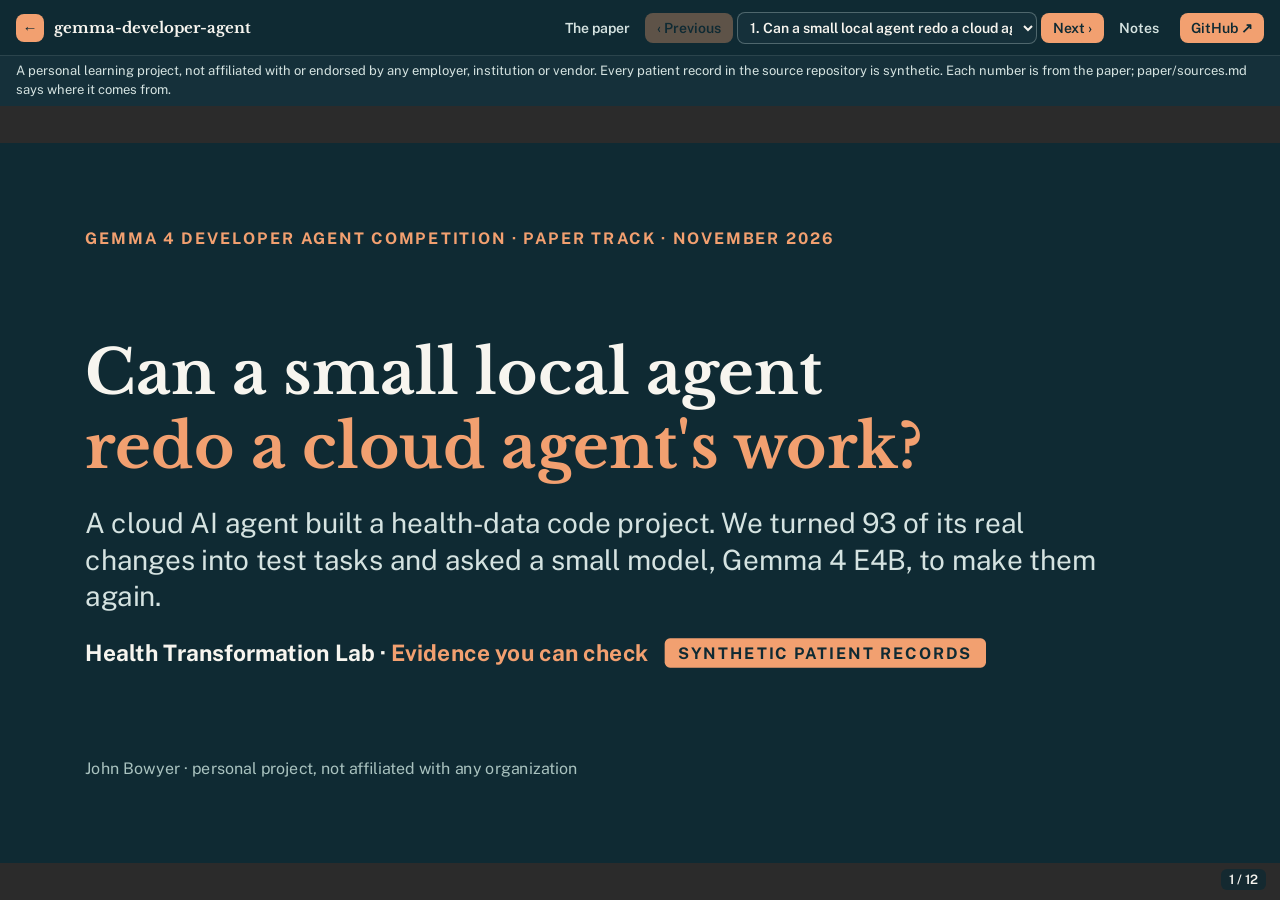
==== commit 09a5e4a1: "Say in each slide's title what its numbers mean, in plain words The owner read the slides and could " ====
--- a/docs/pitch/deck.html
+++ b/docs/pitch/deck.html
@@ -36,7 +36,7 @@
 <nav class="topnav" aria-label="Deck"><div class="bar">
 <a class="home" href="https://github.com/healthtransformationlab/gemma-developer-agent#readme" title="Back to the repository's README"><span class="mark" aria-hidden="true">←</span><span class="name">gemma-developer-agent</span></a>
 <div class="links"><a class="deck" href="https://github.com/healthtransformationlab/gemma-developer-agent/blob/main/paper/small-local-agent-redo-cloud-agent-work.pdf">The paper</a><span class="pager"><button id="deck-prev" aria-label="Previous slide" title="Previous slide (←)">‹<span class="lbl"> Previous</span></button>
-<select id="deck-jump" aria-label="Go to slide"><option value="cover">1. Can a small local agent redo a cloud agent&#x27;s work?</option><option value="audience">2. Built for the people who build and score coding agents</option><option value="problem">3. Coding benchmarks draw on a few popular libraries. Data work fails differently.</option><option value="solution">4. A task set made by the competition&#x27;s own rule, and checked by its evaluator</option><option value="results">5. A few small fixes. More context did not reliably help.</option><option value="finding">6. The fixes were where the statement says what the tests check</option><option value="cost">7. Where a task&#x27;s time went, and what a fix cost</option><option value="ask">8. Use the set. Quote results on the core split.</option><option value="drill">9. Drill-down</option><option value="limits">10. What this does not show</option><option value="competition">11. The two sets differ in their tests more than their statements</option><option value="evidence">12. How each number is kept honest</option></select>
+<select id="deck-jump" aria-label="Go to slide"><option value="cover">1. Can a small local agent redo a cloud agent&#x27;s work?</option><option value="audience">2. Built for people who build and test AI coding agents</option><option value="problem">3. Tests for AI coding agents use a few popular libraries. Health-data code fails in a different way.</option><option value="solution">4. 197 real code changes became 93 test tasks, each checked by the competition&#x27;s own scoring program</option><option value="results">5. On its own, the small model fixed 5 of 48 tasks. Extra help did not clearly raise that.</option><option value="finding">6. The model fixed 8 of the 17 clearly described tasks, and only 1 of the other 76</option><option value="cost">7. A fix took 1.8 to 1.9 GPU-hours. Most of a task&#x27;s time was the model&#x27;s own calls.</option><option value="ask">8. Use the 93 tasks. Report scores on the 17 clearly described ones.</option><option value="drill">9. Drill-down</option><option value="limits">10. What this does not show</option><option value="competition">11. In 76 of our 93 tasks the tests need something the description never gives. In the competition&#x27;s: 14 of 40.</option><option value="evidence">12. How you can check every number</option></select>
 <button id="deck-next" aria-label="Next slide" title="Next slide (→)"><span class="lbl">Next </span>›</button></span>
 <button id="deck-notes-btn" aria-pressed="false" title="Speaker notes (N)">Notes</button>
 <a class="cta" href="https://github.com/healthtransformationlab/gemma-developer-agent" target="_blank" rel="noopener">GitHub ↗</a></div></div></nav>
@@ -49,138 +49,141 @@
 <h1 style="font-family:'Libre Baskerville', Georgia, serif;font-size:92px;font-weight:700;line-height:1.12;white-space:nowrap">Can a small local agent</h1>
 <h1 style="font-family:'Libre Baskerville', Georgia, serif;font-size:92px;font-weight:700;line-height:1.12;white-space:nowrap;color:#F2A070">redo a cloud agent's work?</h1>
 </div>
-<p style="font-size:42px;line-height:1.3;color:#D5E3E1;width:1560px">93 real tasks from a health-data repository that a cloud agent built, each verified by the competition's own evaluator, with an open harness and a Gemma&nbsp;4&nbsp;E4B baseline.</p>
+<p style="font-size:42px;line-height:1.3;color:#D5E3E1;width:1560px">A cloud AI agent built a health-data code project. We turned 93 of its real changes into test tasks and asked a small model, Gemma&nbsp;4&nbsp;E4B, to make them again.</p>
 <div style="display:flex;gap:24px;align-items:center">
 <p style="font-size:34px;font-weight:700;color:#F7F5EF">Health Transformation Lab · <span style="color:#F2A070">Evidence you can check</span></p>
 <p style="font-size:24px;font-weight:700;letter-spacing:3px;text-transform:uppercase;color:#0F2A33;background:#F2A070;border-radius:8px;padding:8px 20px">Synthetic patient records</p>
 </div>
 </div>
 <p style="font-size:24px;color:#A9C2BF">John Bowyer · personal project, not affiliated with any organization</p>
-<aside>In fifteen days, one person working with a cloud coding agent took a health-data repository from nothing to 960 commits and 2,269 tests, without typing code. This deck asks what a small model, one that runs on a single GPU, can take out of that loop. The answer comes with a task set anyone can use: 93 real changes from that repository, each verified by the competition's own evaluator. Every patient record in the repository is synthetic. This is a personal project, not any organization's plan.</aside>
-</section>
-
-<section id="audience" style="background:#F7F5EF;color:#15303A;font-family:'Public Sans', Arial, sans-serif;padding:104px 128px 150px;display:flex;flex-direction:column;gap:40px">
-<div style="display:flex;flex-direction:column;gap:16px">
+<aside>In fifteen days, one person working with a cloud coding agent took a health-data repository from nothing to 960 commits and 2,269 tests, without typing code. This deck asks what a small model, one that runs on a single GPU, can take out of that loop. The answer comes with a task set anyone can use: 93 real changes from that repository, each verified by the competition's own evaluator, which is its scoring program. Every patient record in the repository is synthetic. This is a personal project, not any organization's plan.</aside>
+</section>
+
+<section id="audience" style="background:#F7F5EF;color:#15303A;font-family:'Public Sans', Arial, sans-serif;padding:96px 128px 140px;display:flex;flex-direction:column;gap:30px;gap:38px">
+<div style="display:flex;flex-direction:column;gap:14px">
 <p style="font-size:24px;font-weight:700;letter-spacing:3px;text-transform:uppercase;color:#B4501F">Who it's for, what we ask, what changes</p>
-<h2 style="font-family:'Libre Baskerville', Georgia, serif;font-size:54px;font-weight:700;line-height:1.14">Built for the people who build and score coding agents</h2>
-</div>
-<table style="font-size:31px;line-height:1.32;color:#15303A;background:#FDFCF9;border:1px solid #D9D3C4;width:100%">
+<h2 style="font-family:'Libre Baskerville', Georgia, serif;font-size:52px;font-weight:700;line-height:1.16">Built for people who build and test AI coding agents</h2>
+</div>
+<table style="font-size:30px;line-height:1.32;color:#15303A;background:#FDFCF9;border:1px solid #D9D3C4;width:100%">
 <tr style="background:#15303A"><th style="width:30%;text-align:left;color:#F7F5EF">Who</th><th style="width:36%;text-align:left;color:#F2A070">What we ask them to do</th><th style="width:34%;text-align:left;color:#F7F5EF">What changes</th></tr>
-<tr><td><b>Benchmark builders</b> who mine tasks from a repository's history</td><td>Ask of every task: does its statement say what its tests check?</td><td>A score is quoted on tasks that can tell one agent from another</td></tr>
-<tr><td><b>Agent builders</b> working with small local models</td><td>Run their agent on the 93 tasks, with the competition's evaluator</td><td>A comparable score on health-data work, beside the popular libraries</td></tr>
-<tr><td><b>Teams whose repositories are built with agents</b></td><td>Keep an issue, a pull request and a review for every change</td><td>Their own history can become a task set</td></tr>
+<tr><td><b>Test builders</b> who turn a code project's history into tasks</td><td>Check every task: does its description say what its tests look for?</td><td>Scores are reported on tasks that can tell one agent from another</td></tr>
+<tr><td><b>Agent builders</b> working with small models that run on one machine</td><td>Run their agent on the 93 tasks, with the competition's scoring program</td><td>A score they can compare, on health-data code as well as popular libraries</td></tr>
+<tr><td><b>Teams whose code is written with AI agents</b></td><td>Keep a written request, a proposed change and a review for every change</td><td>Their own history can become a set of test tasks</td></tr>
 </table>
-<p style="font-size:31px;line-height:1.4;background:#15303A;color:#F7F5EF;border-radius:16px;padding:24px 40px"><b>The impact:</b> a task set that says which of its tasks can measure an agent. So far it is one repository and one model, and the screen is an AI's, checked by a person in part.</p>
-<p style="position:absolute;left:128px;bottom:60px;width:1664px;font-size:24px;color:#5C6F75">A personal project: no partner has been contacted</p>
-<aside>Three kinds of reader. People who build benchmarks from a repository's history: we ask them to check each task's statement against its tests before quoting a score, because here the fixes were almost all in the tasks that passed that check. People who build agents on small local models: the 93 tasks are public and in the competition's layout, so its evaluator runs on them as published. And teams whose repositories are built with agents: an issue, a pull request and a review for every change is what made this history usable. So far this is one repository and one model. A person checked 42 of the screen's 93 verdicts, in summary, and no partner has been contacted.</aside>
-</section>
-
-<section id="problem" style="background:#F7F5EF;color:#15303A;font-family:'Public Sans', Arial, sans-serif;padding:104px 128px 150px;display:flex;flex-direction:column;gap:32px">
-<div style="display:flex;flex-direction:column;gap:16px">
+<p style="font-size:30px;line-height:1.4;background:#15303A;color:#F7F5EF;border-radius:16px;padding:22px 40px"><b>The impact:</b> a set of tasks that says which of its tasks can measure an agent. So far it is one code project and one model, and an AI did the check of the descriptions, with a person checking part of it.</p>
+<p style="position:absolute;left:128px;bottom:56px;width:1664px;font-size:24px;color:#5C6F75">A personal project: no partner has been contacted</p>
+<aside>Three kinds of reader. People who build benchmarks from a repository's history: we ask them to check each task's description, which the paper calls its statement, against its tests before reporting a score, because here the fixes were almost all in the tasks that passed that check. People who build agents on small local models: the 93 tasks are public and in the competition's layout, so its evaluator runs on them as published. And teams whose repositories are built with agents: an issue, a pull request and a review for every change is what made this history usable. So far this is one repository and one model. A person checked 42 of the screen's 93 verdicts, in summary, and no partner has been contacted.</aside>
+</section>
+
+<section id="problem" style="background:#F7F5EF;color:#15303A;font-family:'Public Sans', Arial, sans-serif;padding:96px 128px 140px;display:flex;flex-direction:column;gap:30px">
+<div style="display:flex;flex-direction:column;gap:14px">
 <p style="font-size:24px;font-weight:700;letter-spacing:3px;text-transform:uppercase;color:#B4501F">The problem</p>
-<h2 style="font-family:'Libre Baskerville', Georgia, serif;font-size:54px;font-weight:700;line-height:1.14">Coding benchmarks draw on a few popular libraries. Data work fails differently.</h2>
-</div>
-<div style="display:flex;gap:48px;align-items:stretch">
-<ul style="flex:1 1 0;font-size:31px;line-height:1.4;display:flex;flex-direction:column;gap:22px;padding-left:1.1em">
-<li>SWE-bench draws on twelve popular Python libraries; the competition's development set, on four.</li>
-<li>In a <b>data repository</b> the costly defect is silent: a pipeline finishes and a number in its table is wrong.</li>
-<li>An <b>agent-built repository</b> can leave an unusually complete record: an issue, a pull request and a review for each change.</li>
+<h2 style="font-family:'Libre Baskerville', Georgia, serif;font-size:52px;font-weight:700;line-height:1.16">Tests for AI coding agents use a few popular libraries. Health-data code fails in a different way.</h2>
+</div>
+<div style="display:flex;gap:44px;align-items:stretch">
+<ul style="flex:1 1 0;font-size:29px;line-height:1.38;display:flex;flex-direction:column;gap:18px;padding-left:1.1em">
+<li>The best-known test, SWE-bench, draws on twelve popular Python libraries. The competition's development set draws on four.</li>
+<li>In a <b>data project</b> the costly mistake is silent: the pipeline finishes and a number in its table is wrong.</li>
+<li>A <b>project built by an AI agent</b> can leave an unusually complete record: an issue, a pull request and a review for each change.</li>
 </ul>
-<div style="flex:0 0 760px;display:grid;grid-template-columns:1fr 1fr;gap:20px">
-<div style="background:#FDFCF9;border:1px solid #D9D3C4;border-radius:16px;padding:32px 36px"><p style="font-family:'Libre Baskerville', Georgia, serif;font-size:64px;font-weight:700;color:#B4501F">960</p><p style="font-size:25px;line-height:1.3">commits on <code style="font-size:23px">main</code></p></div>
-<div style="background:#FDFCF9;border:1px solid #D9D3C4;border-radius:16px;padding:32px 36px"><p style="font-family:'Libre Baskerville', Georgia, serif;font-size:64px;font-weight:700;color:#B4501F">775</p><p style="font-size:25px;line-height:1.3">of them marked as agent-authored</p></div>
-<div style="background:#FDFCF9;border:1px solid #D9D3C4;border-radius:16px;padding:32px 36px"><p style="font-family:'Libre Baskerville', Georgia, serif;font-size:64px;font-weight:700;color:#B4501F">2,269</p><p style="font-size:25px;line-height:1.3">tests, run by CI on every pull request</p></div>
-<div style="background:#FDFCF9;border:1px solid #D9D3C4;border-radius:16px;padding:32px 36px"><p style="font-family:'Libre Baskerville', Georgia, serif;font-size:64px;font-weight:700;color:#B4501F">240</p><p style="font-size:25px;line-height:1.3">pull requests, each with a committed review</p></div>
-</div>
-</div>
-<p style="font-size:30px;line-height:1.4;background:#15303A;color:#F7F5EF;border-radius:16px;padding:24px 40px">One person in the loop with a cloud coding agent built this repository in fifteen days, without typing code. <b style="color:#F2A070">What can a small local model take out of that loop?</b></p>
-<p style="position:absolute;left:128px;bottom:60px;width:1664px;font-size:24px;color:#5C6F75">Source: the paper, Sections 1 and 3</p>
+<div style="flex:0 0 800px;display:grid;grid-template-columns:1fr 1fr;gap:18px">
+<div style="background:#FDFCF9;border:1px solid #D9D3C4;border-radius:16px;padding:30px 36px;padding:24px 30px"><p style="font-family:'Libre Baskerville', Georgia, serif;font-size:60px;font-weight:700;color:#B4501F;line-height:1.1">960</p><p style="font-size:24px;line-height:1.3">saved changes (commits) in the project</p></div>
+<div style="background:#FDFCF9;border:1px solid #D9D3C4;border-radius:16px;padding:30px 36px;padding:24px 30px"><p style="font-family:'Libre Baskerville', Georgia, serif;font-size:60px;font-weight:700;color:#B4501F;line-height:1.1">775</p><p style="font-size:24px;line-height:1.3">of those 960 are marked as written by the AI agent</p></div>
+<div style="background:#FDFCF9;border:1px solid #D9D3C4;border-radius:16px;padding:30px 36px;padding:24px 30px"><p style="font-family:'Libre Baskerville', Georgia, serif;font-size:60px;font-weight:700;color:#B4501F;line-height:1.1">2,269</p><p style="font-size:24px;line-height:1.3">automatic tests, run on every pull request</p></div>
+<div style="background:#FDFCF9;border:1px solid #D9D3C4;border-radius:16px;padding:30px 36px;padding:24px 30px"><p style="font-family:'Libre Baskerville', Georgia, serif;font-size:60px;font-weight:700;color:#B4501F;line-height:1.1">240</p><p style="font-size:24px;line-height:1.3">pull requests, each with a written review kept in the project</p></div>
+</div>
+</div>
+<p style="font-size:29px;line-height:1.4;background:#15303A;color:#F7F5EF;border-radius:16px;padding:22px 40px">One person working with a cloud AI coding agent built this project in fifteen days, without typing code. <b style="color:#F2A070">What can a small model on one machine take out of that loop?</b></p>
+<p style="position:absolute;left:128px;bottom:56px;width:1664px;font-size:24px;color:#5C6F75">Source: the paper, Sections 1 and 3</p>
 <aside>The competition asks whether a model that fits on one accelerator can do the work of the large cloud models behind today's best coding agents. Its tasks, like SWE-bench's, come from a handful of popular libraries. Two kinds of repository are scarce in such sets. In a data repository the costly defect is silent: nothing crashes, and a number in a table is wrong. And a repository built by an agent, under rules that require an issue, a pull request and a review for every change, leaves a record that can be mined. This repository is both. Of its 960 commits, 775 are marked as agent-authored, and it held 2,269 tests on November 8.</aside>
 </section>
 
-<section id="solution" style="background:#F7F5EF;color:#15303A;font-family:'Public Sans', Arial, sans-serif;padding:104px 128px 150px;display:flex;flex-direction:column;gap:32px">
-<div style="display:flex;flex-direction:column;gap:16px">
+<section id="solution" style="background:#F7F5EF;color:#15303A;font-family:'Public Sans', Arial, sans-serif;padding:96px 128px 140px;display:flex;flex-direction:column;gap:30px">
+<div style="display:flex;flex-direction:column;gap:14px">
 <p style="font-size:24px;font-weight:700;letter-spacing:3px;text-transform:uppercase;color:#B4501F">What was built</p>
-<h2 style="font-family:'Libre Baskerville', Georgia, serif;font-size:54px;font-weight:700;line-height:1.14">A task set made by the competition's own rule, and checked by its evaluator</h2>
-</div>
-<div style="display:flex;flex-direction:column;gap:14px;background:#FDFCF9;border:1px solid #D9D3C4;border-radius:16px;padding:32px 36px">
-<div style="display:flex;align-items:center;gap:20px"><p style="width:560px;text-align:right;font-size:27px;line-height:1.25;color:#3D5057">merged changes mined</p><div style="width:900px;height:44px;border-radius:0 10px 10px 0;background:#2A78D6"></div><p style="font-size:34px;font-weight:700">197</p></div>
-<div style="display:flex;align-items:center;gap:20px"><p style="width:560px;text-align:right;font-size:27px;line-height:1.25;color:#3D5057">touch code and tests (candidates)</p><div style="width:530px;height:44px;border-radius:0 10px 10px 0;background:#2A78D6"></div><p style="font-size:34px;font-weight:700">116</p></div>
-<div style="display:flex;align-items:center;gap:20px"><p style="width:560px;text-align:right;font-size:27px;line-height:1.25;color:#3D5057">built, pass both gates, licensed</p><div style="width:516px;height:44px;border-radius:0 10px 10px 0;background:#2A78D6"></div><p style="font-size:34px;font-weight:700">113</p></div>
-<div style="display:flex;align-items:center;gap:20px"><p style="width:560px;text-align:right;font-size:27px;line-height:1.25;color:#3D5057">verified by the competition's evaluator: <b>the published set</b></p><div style="width:425px;height:44px;border-radius:0 10px 10px 0;background:#B4501F"></div><p style="font-size:34px;font-weight:700">93</p></div>
+<h2 style="font-family:'Libre Baskerville', Georgia, serif;font-size:52px;font-weight:700;line-height:1.16">197 real code changes became 93 test tasks, each checked by the competition's own scoring program</h2>
+</div>
+<div style="display:flex;flex-direction:column;gap:12px;background:#FDFCF9;border:1px solid #D9D3C4;border-radius:16px;padding:30px 36px">
+<div style="display:flex;align-items:center;gap:20px"><p style="width:640px;text-align:right;font-size:27px;line-height:1.25;color:#3D5057">real code changes looked at</p><div style="width:820px;height:44px;border-radius:0 10px 10px 0;background:#2A78D6"></div><p style="font-size:34px;font-weight:700">197</p></div>
+<div style="display:flex;align-items:center;gap:20px"><p style="width:640px;text-align:right;font-size:27px;line-height:1.25;color:#3D5057">changed both code and tests, so could be a task</p><div style="width:483px;height:44px;border-radius:0 10px 10px 0;background:#2A78D6"></div><p style="font-size:34px;font-weight:700">116</p></div>
+<div style="display:flex;align-items:center;gap:20px"><p style="width:640px;text-align:right;font-size:27px;line-height:1.25;color:#3D5057">built, passed both of our checks, free to share</p><div style="width:470px;height:44px;border-radius:0 10px 10px 0;background:#2A78D6"></div><p style="font-size:34px;font-weight:700">113</p></div>
+<div style="display:flex;align-items:center;gap:20px"><p style="width:640px;text-align:right;font-size:27px;line-height:1.25;color:#3D5057">accepted by the competition's scoring program: <b>the published tasks</b></p><div style="width:387px;height:44px;border-radius:0 10px 10px 0;background:#B4501F"></div><p style="font-size:34px;font-weight:700">93</p></div>
 </div>
 <div style="display:grid;grid-template-columns:1fr 1fr 1fr;gap:24px">
-<p style="background:#FDFCF9;border:1px solid #D9D3C4;border-radius:16px;padding:32px 36px;font-size:27px;line-height:1.35"><b>Controls.</b> The evaluator resolves 93 of 93 reference patches and 0 of 93 empty patches.</p>
-<p style="background:#FDFCF9;border:1px solid #D9D3C4;border-radius:16px;padding:32px 36px;font-size:27px;line-height:1.35"><b>An open harness.</b> It gives the evaluator's verdict on every one of the model's patches compared: 25 of 25 and 23 of 23.</p>
-<p style="background:#FDFCF9;border:1px solid #D9D3C4;border-radius:16px;padding:32px 36px;font-size:27px;line-height:1.35"><b>Each task carries</b> a snapshot, a code graph, embeddings, and where its statement came from: an issue, a pull request or a commit message.</p>
-</div>
-<p style="position:absolute;left:128px;bottom:60px;width:1664px;font-size:24px;color:#5C6F75">Source: the paper, Sections 4 and 5</p>
+<p style="background:#FDFCF9;border:1px solid #D9D3C4;border-radius:16px;padding:30px 36px;font-size:26px;line-height:1.35"><b>The scoring works.</b> Given the real fix, the scoring program (the evaluator) passes 93 of 93 tasks. Given no change, it passes 0 of 93.</p>
+<p style="background:#FDFCF9;border:1px solid #D9D3C4;border-radius:16px;padding:30px 36px;font-size:26px;line-height:1.35"><b>Anyone can run it.</b> Our open test harness gave the scoring program's verdict on every answer compared: 25 of 25 and 23 of 23.</p>
+<p style="background:#FDFCF9;border:1px solid #D9D3C4;border-radius:16px;padding:30px 36px;font-size:26px;line-height:1.35"><b>Each task comes with</b> a copy of the code, a map of the code (a graph), and where its description came from: an issue, a pull request or a commit message.</p>
+</div>
+<p style="position:absolute;left:128px;bottom:56px;width:1664px;font-size:24px;color:#5C6F75">Source: the paper, Sections 4 and 5</p>
 <aside>The tasks are made the way the competition makes its own: every merged change whose diff touches both code and tests is a candidate. Of 197 merged changes, 116 are candidates. One was withdrawn, one failed a gate and one was withheld for unlicensed third-party files, leaving 113, and the competition's own evaluator verifies 93 of those: the published set. On them it resolves every reference patch and no empty patch. A local harness, which anyone can run, gives the same verdict as the evaluator on all 48 of the model's patches that were compared. Each task comes with a snapshot of the repository, a code graph, embeddings, and a label saying whether its statement came from an issue, a pull request or a commit message.</aside>
 </section>
 
-<section id="results" style="background:#F7F5EF;color:#15303A;font-family:'Public Sans', Arial, sans-serif;padding:104px 128px 150px;display:flex;flex-direction:column;gap:32px">
-<div style="display:flex;flex-direction:column;gap:16px">
+<section id="results" style="background:#F7F5EF;color:#15303A;font-family:'Public Sans', Arial, sans-serif;padding:96px 128px 140px;display:flex;flex-direction:column;gap:30px">
+<div style="display:flex;flex-direction:column;gap:14px">
 <p style="font-size:24px;font-weight:700;letter-spacing:3px;text-transform:uppercase;color:#B4501F">What the small model did</p>
-<h2 style="font-family:'Libre Baskerville', Georgia, serif;font-size:54px;font-weight:700;line-height:1.14">A few small fixes. More context did not reliably help.</h2>
+<h2 style="font-family:'Libre Baskerville', Georgia, serif;font-size:52px;font-weight:700;line-height:1.16">On its own, the small model fixed 5 of 48 tasks. Extra help did not clearly raise that.</h2>
 </div>
 <div style="display:flex;gap:32px;align-items:stretch">
-<div style="flex:0 0 620px;background:#FDFCF9;border:1px solid #D9D3C4;border-radius:16px;padding:32px 36px;display:flex;flex-direction:column;gap:18px">
-<p style="font-size:24px;font-weight:700;letter-spacing:3px;text-transform:uppercase;color:#B4501F;font-size:21px">On its own, free T4 GPUs</p>
-<p style="font-family:'Libre Baskerville', Georgia, serif;font-size:84px;font-weight:700;color:#B4501F;line-height:1">5 of 48</p>
-<p style="font-size:26px;line-height:1.35">Gemma 4 E4B, cheapest tasks first (10.4%, 95% CI 4.5–22.2): a CI rule, a warning message, a label parser and two settings.</p>
-<p style="font-size:26px;line-height:1.35;border-top:1px solid #D9D3C4;padding-top:18px"><b>3 of 23</b> of the competition's own development tasks, under its evaluator.</p>
-</div>
-<div style="flex:1 1 0;background:#FDFCF9;border:1px solid #D9D3C4;border-radius:16px;padding:32px 36px;display:flex;flex-direction:column;gap:16px">
-<p style="font-size:24px;font-weight:700;letter-spacing:3px;text-transform:uppercase;color:#B4501F;font-size:21px">Pre-registered experiment · all 93 tasks · one A100</p>
-<div style="display:flex;align-items:center;gap:20px"><p style="width:400px;text-align:right;font-size:27px;line-height:1.25;color:#3D5057">As published</p><div style="width:173px;height:44px;border-radius:0 10px 10px 0;background:#2A78D6"></div><p style="font-size:34px;font-weight:700">4</p></div>
-<div style="display:flex;align-items:center;gap:20px"><p style="width:400px;text-align:right;font-size:27px;line-height:1.25;color:#3D5057">With graph retrieval</p><div style="width:260px;height:44px;border-radius:0 10px 10px 0;background:#2A78D6"></div><p style="font-size:34px;font-weight:700">6</p></div>
-<div style="display:flex;align-items:center;gap:20px"><p style="width:400px;text-align:right;font-size:27px;line-height:1.25;color:#3D5057">With the failing test's report</p><div style="width:173px;height:44px;border-radius:0 10px 10px 0;background:#2A78D6"></div><p style="font-size:34px;font-weight:700">4</p></div>
-<p style="font-size:26px;line-height:1.35;background:#15303A;color:#F7F5EF;border-radius:16px;padding:24px 40px;padding:18px 28px"><b>No difference detected:</b> exact McNemar p = 0.5 and 1.0. An unplanned second session on an L4 resolved 5 and 8.</p>
-<p style="font-size:22px;line-height:1.35;color:#5C6F75">The report comes from the hidden test: a test-first workflow's context, not a benchmark condition.</p>
-</div>
-</div>
-<p style="position:absolute;left:128px;bottom:60px;width:1664px;font-size:24px;color:#5C6F75">Source: the paper, Section 6</p>
-<aside>Left on its own on two free T4 GPUs, taking the cheapest tasks first, Gemma 4 E4B resolved 5 of the 48 tasks it ran, all of them small. Under the competition's evaluator it resolved 3 of 23 of the competition's own development tasks. Then came an experiment whose plan was fixed before any result: all 93 tasks on one A100, three ways. As published, the model resolved 4. With graph retrieval done for it, 6. With a failing test's report, 4. Neither added context differs detectably from the baseline, and a difference is not ruled out either: at 4 of 93 only a large effect could show. Retrieval's two extra fixes do not establish a reliable improvement. The report uses the hidden test, so it is not a benchmark condition.</aside>
-</section>
-
-<section id="finding" style="background:#0F2A33;color:#F7F5EF;font-family:'Public Sans', Arial, sans-serif;padding:128px;display:flex;flex-direction:column;justify-content:space-between;padding:104px 128px">
+<div style="flex:0 0 640px;background:#FDFCF9;border:1px solid #D9D3C4;border-radius:16px;padding:30px 36px;display:flex;flex-direction:column;gap:14px">
+<p style="font-size:23px;font-weight:700;letter-spacing:.5px;color:#B4501F;line-height:1.3">Tasks fixed working alone, on free T4 GPUs</p>
+<p style="font-family:'Libre Baskerville', Georgia, serif;font-weight:700;color:#B4501F;line-height:1.05;font-size:92px">5 of 48</p>
+<p style="font-size:27px;line-height:1.35">Gemma 4 E4B, taking the cheapest tasks first (10.4%, 95% CI 4.5–22.2). All five were small: a CI rule, a warning message, a label parser and two settings.</p>
+<p style="font-size:27px;line-height:1.35;border-top:1px solid #D9D3C4;padding-top:14px"><b>3 of 23</b> of the competition's own development tasks fixed, under its scoring program.</p>
+</div>
+<div style="flex:1 1 0;background:#FDFCF9;border:1px solid #D9D3C4;border-radius:16px;padding:30px 36px;display:flex;flex-direction:column;gap:14px">
+<p style="font-size:23px;font-weight:700;letter-spacing:.5px;color:#B4501F;line-height:1.3">Tasks fixed, of all 93, in an experiment planned in advance (one A100 GPU)</p>
+<div style="display:flex;align-items:center;gap:20px"><p style="width:500px;text-align:right;font-size:27px;line-height:1.25;color:#3D5057">With the task as published</p><div style="width:147px;height:44px;border-radius:0 10px 10px 0;background:#2A78D6"></div><p style="font-size:34px;font-weight:700">4</p></div>
+<div style="display:flex;align-items:center;gap:20px"><p style="width:500px;text-align:right;font-size:27px;line-height:1.25;color:#3D5057">Plus a list of code to look at (graph retrieval)</p><div style="width:220px;height:44px;border-radius:0 10px 10px 0;background:#2A78D6"></div><p style="font-size:34px;font-weight:700">6</p></div>
+<div style="display:flex;align-items:center;gap:20px"><p style="width:500px;text-align:right;font-size:27px;line-height:1.25;color:#3D5057">Plus the report of a failing test</p><div style="width:147px;height:44px;border-radius:0 10px 10px 0;background:#2A78D6"></div><p style="font-size:34px;font-weight:700">4</p></div>
+<p style="font-size:26px;line-height:1.35;background:#15303A;color:#F7F5EF;border-radius:16px;padding:22px 40px;padding:16px 28px"><b>No difference detected.</b> Gaps this small could be chance (exact McNemar p = 0.5 and 1.0). A second, unplanned session on an L4 GPU fixed 5 and 8.</p>
+<p style="font-size:22px;line-height:1.35;color:#5C6F75">The failing test's report comes from the hidden test, so it is not something a benchmark would give.</p>
+</div>
+</div>
+<p style="position:absolute;left:128px;bottom:56px;width:1664px;font-size:24px;color:#5C6F75">Source: the paper, Section 6. "Fixed" is the paper's "resolved": the task's hidden tests pass</p>
+<aside>Left on its own on two free T4 GPUs, taking the cheapest tasks first, Gemma 4 E4B resolved 5 of the 48 tasks it ran, all of them small. Under the competition's evaluator it resolved 3 of 23 of the competition's own development tasks. Then came an experiment whose plan was fixed before any result, which is what pre-registered means: all 93 tasks on one A100, three ways. As published, the model resolved 4. With graph retrieval done for it, which hands it a list of code to look at, 6. With a failing test's report, 4. Neither added context differs detectably from the baseline, and a difference is not ruled out either: at 4 of 93 only a large effect could show. Retrieval's two extra fixes do not establish a reliable improvement. The report uses the hidden test, so it is not a benchmark condition.</aside>
+</section>
+
+<section id="finding" style="background:#0F2A33;color:#F7F5EF;font-family:'Public Sans', Arial, sans-serif;padding:128px;display:flex;flex-direction:column;justify-content:space-between;padding:92px 128px 84px">
 <p style="font-size:24px;font-weight:700;letter-spacing:3px;text-transform:uppercase;color:#F2A070">The main finding</p>
-<h1 style="font-family:'Libre Baskerville', Georgia, serif;font-size:62px;font-weight:700;line-height:1.14;width:1600px">The fixes were where the statement says what the tests check</h1>
+<div style="display:flex;flex-direction:column;gap:18px">
+<h1 style="font-family:'Libre Baskerville', Georgia, serif;font-size:60px;font-weight:700;line-height:1.16;width:1640px">The model fixed 8 of the 17 clearly described tasks, and only 1 of the other 76</h1>
+<p style="font-size:28px;line-height:1.4;color:#D5E3E1">"Clearly described" means the task's description says what its tests check. An AI made that check on all 93 tasks, and a person checked 42 of its verdicts.</p>
+</div>
 <div style="display:flex;gap:32px">
-<div style="flex:1 1 0;background:#15303A;border-radius:16px;padding:32px 40px"><p style="font-family:'Libre Baskerville', Georgia, serif;font-size:108px;font-weight:700;color:#F2A070;line-height:1.05">8 of 17</p><p style="font-size:29px;line-height:1.35;color:#D5E3E1">core-split tasks were resolved in some of the five Colab runs (26 of 85 task-runs)</p></div>
-<div style="flex:1 1 0;background:#15303A;border-radius:16px;padding:32px 40px"><p style="font-family:'Libre Baskerville', Georgia, serif;font-size:108px;font-weight:700;color:#F7F5EF;line-height:1.05">1 of 76</p><p style="font-size:29px;line-height:1.35;color:#D5E3E1">of the other tasks (1 of 380 task-runs)</p></div>
-</div>
-<p style="font-size:29px;line-height:1.4;color:#D5E3E1"><b style="color:#F7F5EF">The core split</b> is the 17 tasks whose statements say what their tests check, by an AI screen of all 93. <b style="color:#F7F5EF">Finding is not fixing:</b> where retrieval listed a function the fix edits (41 tasks), 5 of the core split's 7 were resolved in some run and none of the other 34.</p>
-<p style="font-size:24px;color:#A9C2BF"><span style="font-weight:700;letter-spacing:2px;text-transform:uppercase;color:#0F2A33;background:#F2A070;border-radius:8px;padding:6px 16px;margin-right:16px">Described, not tested</span>The second comparison was made after the runs. Source: the paper, Section 6</p>
-<aside>This is the result to take away. An AI screen asked of every task whether its statement says what its tests check. Seventeen of the 93 pass: the core split. The other 76 are real statements that leave out something their tests need, such as a name or a message. Over the five Colab runs, 8 of the 17 core-split tasks were resolved at least once, against 1 of the other 76. Counting every task in every run, that is 26 of 85 against 1 of 380. And finding is not fixing: in the 41 tasks where retrieval listed a function the fix edits, 5 of the core split's 7 were resolved in some run and none of the other 34. So valid tasks whose fix the graph found, but whose statements leave out what their tests need, measured little for this model. These are descriptions, not tests, and the second comparison was made after the runs. A person checked 42 of the screen's verdicts, in summary.</aside>
-</section>
-
-<section id="cost" style="background:#F7F5EF;color:#15303A;font-family:'Public Sans', Arial, sans-serif;padding:104px 128px 150px;display:flex;flex-direction:column;gap:32px">
-<div style="display:flex;flex-direction:column;gap:16px">
+<div style="flex:1 1 0;background:#15303A;border-radius:16px;padding:28px 40px;display:flex;flex-direction:column;gap:8px"><p style="font-size:25px;font-weight:700;color:#F2A070;line-height:1.3">Clearly described tasks fixed at least once</p><p style="font-family:'Libre Baskerville', Georgia, serif;font-size:104px;font-weight:700;color:#F2A070;line-height:1.05">8 of 17</p><p style="font-size:26px;line-height:1.35;color:#D5E3E1">Counting every attempt in the five Colab runs: 26 of 85</p></div>
+<div style="flex:1 1 0;background:#15303A;border-radius:16px;padding:28px 40px;display:flex;flex-direction:column;gap:8px"><p style="font-size:25px;font-weight:700;color:#F7F5EF;line-height:1.3">Other tasks fixed at least once</p><p style="font-family:'Libre Baskerville', Georgia, serif;font-size:104px;font-weight:700;color:#F7F5EF;line-height:1.05">1 of 76</p><p style="font-size:26px;line-height:1.35;color:#D5E3E1">Counting every attempt: 1 of 380. Their descriptions leave out something the tests need.</p></div>
+</div>
+<p style="font-size:28px;line-height:1.4;color:#D5E3E1"><b style="color:#F7F5EF">Being pointed at the right code was not enough.</b> In 41 tasks the search listed a function the fix changes. Of the 7 clearly described ones, 5 were fixed in some run. Of the other 34, none.</p>
+<div style="display:flex;gap:18px;align-items:center"><p style="flex:none;font-size:24px;font-weight:700;letter-spacing:2px;text-transform:uppercase;color:#0F2A33;background:#F2A070;border-radius:8px;padding:6px 16px">Described, not tested</p><p style="font-size:23px;line-height:1.35;color:#A9C2BF">Counts of what happened, with no statistical test; the second comparison was made after the runs. The paper calls the 17 the core split (Section 6).</p></div>
+<aside>This is the result to take away. An AI screen asked of every task whether its statement, the task's description, says what its tests check. Seventeen of the 93 pass: the paper calls them the core split. The other 76 are real statements that leave out something their tests need, such as a name or a message. Over the five Colab runs, 8 of the 17 core-split tasks were resolved at least once, against 1 of the other 76. Counting every task in every run, that is 26 of 85 against 1 of 380. And finding is not fixing: in the 41 tasks where retrieval listed a function the fix edits, 5 of the core split's 7 were resolved in some run and none of the other 34. So valid tasks whose fix the graph found, but whose statements leave out what their tests need, measured little for this model. These are descriptions, not tests, and the second comparison was made after the runs. A person checked 42 of the screen's verdicts, in summary.</aside>
+</section>
+
+<section id="cost" style="background:#F7F5EF;color:#15303A;font-family:'Public Sans', Arial, sans-serif;padding:96px 128px 140px;display:flex;flex-direction:column;gap:30px">
+<div style="display:flex;flex-direction:column;gap:14px">
 <p style="font-size:24px;font-weight:700;letter-spacing:3px;text-transform:uppercase;color:#B4501F">What it cost</p>
-<h2 style="font-family:'Libre Baskerville', Georgia, serif;font-size:54px;font-weight:700;line-height:1.14">Where a task's time went, and what a fix cost</h2>
-</div>
-<div style="display:grid;grid-template-columns:1fr 1fr 1fr;gap:28px;align-items:stretch">
-<div style="background:#FDFCF9;border:1px solid #D9D3C4;border-radius:16px;padding:32px 36px;display:flex;flex-direction:column;gap:16px"><p style="font-size:24px;font-weight:700;letter-spacing:3px;text-transform:uppercase;color:#B4501F;font-size:21px">Time</p><p style="font-family:'Libre Baskerville', Georgia, serif;font-size:76px;font-weight:700;color:#B4501F;line-height:1.05">66–83%</p><p style="font-size:26px;line-height:1.4">of a task's time was model calls, and 14–15% was context compaction (the Kaggle arms, from OpenTelemetry spans). 45 of 207 runs ended at the model's context window.</p></div>
-<div style="background:#FDFCF9;border:1px solid #D9D3C4;border-radius:16px;padding:32px 36px;display:flex;flex-direction:column;gap:16px"><p style="font-size:24px;font-weight:700;letter-spacing:3px;text-transform:uppercase;color:#B4501F;font-size:21px">GPUs</p><p style="font-family:'Libre Baskerville', Georgia, serif;font-size:76px;font-weight:700;color:#B4501F;line-height:1.05">1.9 and 1.8</p><p style="font-size:26px;line-height:1.4">GPU-hours a fix on four L4s, with graph retrieval and with the report: about 1.59 and 1.50 US dollars at a median rental of 0.83 an L4-hour. Kaggle's GPUs were free.</p></div>
-<div style="background:#FDFCF9;border:1px solid #D9D3C4;border-radius:16px;padding:32px 36px;display:flex;flex-direction:column;gap:16px"><p style="font-size:24px;font-weight:700;letter-spacing:3px;text-transform:uppercase;color:#B4501F;font-size:21px">Where to spend it</p><p style="font-family:'Libre Baskerville', Georgia, serif;font-size:76px;font-weight:700;color:#B4501F;line-height:1.05">0.38 vs 1.80</p><p style="font-size:26px;line-height:1.4">agent-hours a fix on the T4 baseline: the 13 core-split tasks it ran took 17% of its 9.0 agent-hours and gave 4 of its 5 fixes.</p></div>
-</div>
-<p style="font-size:28px;line-height:1.4;background:#15303A;color:#F7F5EF;border-radius:16px;padding:24px 40px"><b>What it means:</b> the model's own calls are where the time goes, not the graph tools, and the core-split tasks are where an hour of this model bought the most.</p>
-<p style="position:absolute;left:128px;bottom:60px;width:1664px;font-size:24px;color:#5C6F75">Source: the paper, Section 6, "Time, GPUs and cost". The prices are rental estimates, not money spent</p>
+<h2 style="font-family:'Libre Baskerville', Georgia, serif;font-size:52px;font-weight:700;line-height:1.16">A fix took 1.8 to 1.9 GPU-hours. Most of a task's time was the model's own calls.</h2>
+</div>
+<div style="display:grid;grid-template-columns:1fr 1fr 1fr;gap:26px;align-items:stretch">
+<div style="background:#FDFCF9;border:1px solid #D9D3C4;border-radius:16px;padding:30px 36px;display:flex;flex-direction:column;gap:12px"><p style="font-size:23px;font-weight:700;letter-spacing:.5px;color:#B4501F;line-height:1.3">Share of a task's time spent in the model's own calls</p><p style="font-family:'Libre Baskerville', Georgia, serif;font-weight:700;color:#B4501F;line-height:1.05;font-size:74px">66–83%</p><p style="font-size:25px;line-height:1.38">Another 14–15% went to summarising older turns (context compaction). From the Kaggle runs' timing records (OpenTelemetry spans). 45 of 207 runs ended at the model's context window.</p></div>
+<div style="background:#FDFCF9;border:1px solid #D9D3C4;border-radius:16px;padding:30px 36px;display:flex;flex-direction:column;gap:12px"><p style="font-size:23px;font-weight:700;letter-spacing:.5px;color:#B4501F;line-height:1.3">GPU-hours for each fix, on four L4 GPUs</p><p style="font-family:'Libre Baskerville', Georgia, serif;font-weight:700;color:#B4501F;line-height:1.05;font-size:74px">1.9 and 1.8</p><p style="font-size:25px;line-height:1.38">1.9 with graph retrieval and 1.8 with the test report: about 1.59 and 1.50 US dollars at a median rental of 0.83 an L4-hour. Kaggle's GPUs were free.</p></div>
+<div style="background:#FDFCF9;border:1px solid #D9D3C4;border-radius:16px;padding:30px 36px;display:flex;flex-direction:column;gap:12px"><p style="font-size:23px;font-weight:700;letter-spacing:.5px;color:#B4501F;line-height:1.3">Hours of agent time for each fix, on the T4 baseline</p><p style="font-family:'Libre Baskerville', Georgia, serif;font-weight:700;color:#B4501F;line-height:1.05;font-size:74px">0.38 vs 1.80</p><p style="font-size:25px;line-height:1.38">0.38 on the 13 clearly described tasks it ran, against 1.80 over all 48. Those 13 took 17% of its 9.0 agent-hours and gave 4 of its 5 fixes.</p></div>
+</div>
+<p style="font-size:28px;line-height:1.4;background:#15303A;color:#F7F5EF;border-radius:16px;padding:22px 40px"><b>What it means:</b> the time goes to the model's own calls, not to the graph tools, and an hour spent on clearly described tasks bought the most fixes.</p>
+<p style="position:absolute;left:128px;bottom:56px;width:1664px;font-size:24px;color:#5C6F75">Source: the paper, Section 6, "Time, GPUs and cost". The prices are rental estimates, not money spent</p>
 <aside>The runs kept OpenTelemetry spans: names, counts and seconds, never prompts or replies. In the three Kaggle arms, 66 to 83 percent of a task's time was model calls and 14 to 15 percent was context compaction, which is the harness summarising older turns. The graph tools took under 0.1 percent. Forty-five of 207 runs ended when a prompt passed the model's context window. A fix took 1.9 GPU-hours with graph retrieval and 1.8 with the report, on four L4s: about 1.59 and 1.50 US dollars at a median rental price, though Kaggle's GPUs were free. On the T4 baseline, the 13 core-split tasks it ran took 17 percent of its 9.0 agent-hours and gave 4 of its 5 fixes: 0.38 hours a fix against 1.80 overall.</aside>
 </section>
 
-<section id="ask" style="background:#0F2A33;color:#F7F5EF;font-family:'Public Sans', Arial, sans-serif;padding:128px;display:flex;flex-direction:column;justify-content:space-between;padding:104px 128px">
+<section id="ask" style="background:#0F2A33;color:#F7F5EF;font-family:'Public Sans', Arial, sans-serif;padding:128px;display:flex;flex-direction:column;justify-content:space-between;padding:96px 128px">
 <p style="font-size:24px;font-weight:700;letter-spacing:3px;text-transform:uppercase;color:#F2A070">What to do with it</p>
-<h1 style="font-family:'Libre Baskerville', Georgia, serif;font-size:72px;font-weight:700;line-height:1.14">Use the set. <span style="color:#F2A070">Quote results on the core split.</span></h1>
-<div style="display:grid;grid-template-columns:1fr 1fr;gap:28px">
-<p style="background:#15303A;border-radius:16px;padding:28px 36px;font-size:29px;line-height:1.4;color:#D5E3E1"><b style="color:#F7F5EF">Run your agent on it.</b> 93 tasks, CC BY 4.0, in the competition's layout: its evaluator runs on them as published.</p>
-<p style="background:#15303A;border-radius:16px;padding:28px 36px;font-size:29px;line-height:1.4;color:#D5E3E1"><b style="color:#F7F5EF">Quote results on the core split.</b> Over every run, 9 of the 10 distinct tasks this model has resolved are among its 17.</p>
-<p style="background:#15303A;border-radius:16px;padding:28px 36px;font-size:29px;line-height:1.4;color:#D5E3E1"><b style="color:#F7F5EF">Screen your own tasks.</b> Ask of each one whether its statement says what its tests check, before a score is quoted on it.</p>
-<p style="background:#15303A;border-radius:16px;padding:28px 36px;font-size:29px;line-height:1.4;color:#D5E3E1"><b style="color:#F7F5EF">Check any number.</b> Each one in the paper has a row in <code style="font-size:26px">paper/sources.md</code> naming the file it came from.</p>
+<h1 style="font-family:'Libre Baskerville', Georgia, serif;font-size:66px;font-weight:700;line-height:1.16">Use the 93 tasks. <span style="color:#F2A070">Report scores on the 17 clearly described ones.</span></h1>
+<div style="display:grid;grid-template-columns:1fr 1fr;gap:26px">
+<p style="background:#15303A;border-radius:16px;padding:26px 36px;font-size:28px;line-height:1.4;color:#D5E3E1"><b style="color:#F7F5EF">Run your agent on them.</b> 93 tasks, free to use (CC BY 4.0), in the competition's layout: its scoring program runs on them as published.</p>
+<p style="background:#15303A;border-radius:16px;padding:26px 36px;font-size:28px;line-height:1.4;color:#D5E3E1"><b style="color:#F7F5EF">Report scores on the 17.</b> Over every run, 9 of the 10 different tasks this model has fixed are among them (the paper's core split).</p>
+<p style="background:#15303A;border-radius:16px;padding:26px 36px;font-size:28px;line-height:1.4;color:#D5E3E1"><b style="color:#F7F5EF">Check your own tasks.</b> Ask of each one whether its description says what its tests check, before you report a score on it.</p>
+<p style="background:#15303A;border-radius:16px;padding:26px 36px;font-size:28px;line-height:1.4;color:#D5E3E1"><b style="color:#F7F5EF">Check any number.</b> Each one in the paper has a row in <code style="font-size:25px">paper/sources.md</code> naming the file it came from.</p>
 </div>
 <p style="font-size:26px;line-height:1.5;color:#A9C2BF">Tasks: kaggle.com/datasets/jcblearning/health-transformation-lab-coding-agent-tasks<br>Paper, sources and agent configuration: github.com/healthtransformationlab/gemma-developer-agent</p>
-<aside>Four things to do with this. Run your agent on the set: 93 tasks under CC BY 4.0, in the competition's layout, so its evaluator runs on them as published, and a quickstart notebook loads a task. Quote results on the core split of 17: over every run, 9 of the 10 distinct tasks this model has resolved are in it. Screen your own task set the same way before quoting a score on it. And check any number here: each one in the paper has a row in paper/sources.md that names the file it came from.</aside>
+<aside>Four things to do with this. Run your agent on the set: 93 tasks under CC BY 4.0, in the competition's layout, so its evaluator runs on them as published, and a quickstart notebook loads a task. Report results on the core split of 17: over every run, 9 of the 10 distinct tasks this model has resolved are in it. Screen your own task set the same way before reporting a score on it. And check any number here: each one in the paper has a row in paper/sources.md that names the file it came from.</aside>
 </section>
 
 <section id="drill" style="background:#0F2A33;color:#F7F5EF;font-family:'Public Sans', Arial, sans-serif;padding:128px;display:flex;flex-direction:column;justify-content:space-between">
@@ -191,61 +194,61 @@
 </div>
 <ul style="font-size:32px;line-height:1.4;color:#D5E3E1">
 <li>What this does not show</li>
-<li>This set beside the competition's own tasks</li>
-<li>How each number is kept honest</li>
+<li>How our tasks compare with the competition's own</li>
+<li>How you can check every number</li>
 </ul>
 <aside>Do not present these. Jump to one only when asked. Everything here is in the paper, and paper/sources.md says where each number comes from.</aside>
 </section>
 
-<section id="limits" style="background:#F7F5EF;color:#15303A;font-family:'Public Sans', Arial, sans-serif;padding:104px 128px 150px;display:flex;flex-direction:column;gap:32px">
-<div style="display:flex;flex-direction:column;gap:16px">
+<section id="limits" style="background:#F7F5EF;color:#15303A;font-family:'Public Sans', Arial, sans-serif;padding:96px 128px 140px;display:flex;flex-direction:column;gap:30px">
+<div style="display:flex;flex-direction:column;gap:14px">
 <p style="font-size:24px;font-weight:700;letter-spacing:3px;text-transform:uppercase;color:#B4501F">Drill-down · limits</p>
-<h2 style="font-family:'Libre Baskerville', Georgia, serif;font-size:54px;font-weight:700;line-height:1.14">What this does not show</h2>
+<h2 style="font-family:'Libre Baskerville', Georgia, serif;font-size:52px;font-weight:700;line-height:1.16">What this does not show</h2>
 </div>
 <div style="display:grid;grid-template-columns:1fr 1fr 1fr;gap:24px">
-<p style="background:#FDFCF9;border:1px solid #D9D3C4;border-radius:16px;padding:32px 36px;font-size:27px;line-height:1.38"><b>One new repository,</b> compared with the competition's development set.</p>
-<p style="background:#FDFCF9;border:1px solid #D9D3C4;border-radius:16px;padding:32px 36px;font-size:27px;line-height:1.38"><b>No cloud baseline.</b> The cloud agent that made these changes, with a person in the loop, was not rerun on the statements alone.</p>
-<p style="background:#FDFCF9;border:1px solid #D9D3C4;border-radius:16px;padding:32px 36px;font-size:27px;line-height:1.38"><b>A small experiment.</b> At a baseline of 4 of 93 only a large effect could show.</p>
-<p style="background:#FDFCF9;border:1px solid #D9D3C4;border-radius:16px;padding:32px 36px;font-size:27px;line-height:1.38"><b>No leaderboard score.</b> Every run under the competition's evaluator used 5 minutes and 40 tool calls, not 60 and 100, once per arm and machine.</p>
-<p style="background:#FDFCF9;border:1px solid #D9D3C4;border-radius:16px;padding:32px 36px;font-size:27px;line-height:1.38"><b>AI screens.</b> A person checked 42 verdicts, the core split's 17 among them, in summary and after seeing the AI's; 51 have AI ratings only.</p>
-<p style="background:#FDFCF9;border:1px solid #D9D3C4;border-radius:16px;padding:32px 36px;font-size:27px;line-height:1.38"><b>Prompted repair.</b> Each task comes with a failing test: noticing a silent defect unprompted is not measured.</p>
-</div>
-<p style="font-size:28px;line-height:1.4;background:#15303A;color:#F7F5EF;border-radius:16px;padding:24px 40px"><b>Read the results as:</b> what one small model did on one repository's tasks, with the screen's verdicts checked by one person in part.</p>
-<p style="position:absolute;left:128px;bottom:60px;width:1664px;font-size:24px;color:#5C6F75">Source: the paper, Section 7</p>
+<p style="background:#FDFCF9;border:1px solid #D9D3C4;border-radius:16px;padding:30px 36px;font-size:26px;line-height:1.38"><b>Only one new code project,</b> set beside the competition's development set.</p>
+<p style="background:#FDFCF9;border:1px solid #D9D3C4;border-radius:16px;padding:30px 36px;font-size:26px;line-height:1.38"><b>No comparison with the cloud agent.</b> The agent that made these changes, with a person in the loop, was not rerun on the task descriptions alone.</p>
+<p style="background:#FDFCF9;border:1px solid #D9D3C4;border-radius:16px;padding:30px 36px;font-size:26px;line-height:1.38"><b>A small experiment.</b> With 4 of 93 tasks fixed as the starting point, only a large effect could show.</p>
+<p style="background:#FDFCF9;border:1px solid #D9D3C4;border-radius:16px;padding:30px 36px;font-size:26px;line-height:1.38"><b>Not a leaderboard score.</b> Every run under the competition's scoring program had 5 minutes and 40 tool calls a task, not the 60 and 100 allowed.</p>
+<p style="background:#FDFCF9;border:1px solid #D9D3C4;border-radius:16px;padding:30px 36px;font-size:26px;line-height:1.38"><b>An AI checked the descriptions.</b> A person checked 42 of its verdicts, the 17 clearly described tasks among them, in summary and after seeing the AI's; 51 have AI ratings only.</p>
+<p style="background:#FDFCF9;border:1px solid #D9D3C4;border-radius:16px;padding:30px 36px;font-size:26px;line-height:1.38"><b>The model was told something was wrong.</b> Each task comes with a failing test: noticing a silent defect unprompted is not measured.</p>
+</div>
+<p style="font-size:28px;line-height:1.4;background:#15303A;color:#F7F5EF;border-radius:16px;padding:22px 40px"><b>Read the results as:</b> what one small model did on one project's tasks, with the AI's verdicts checked by one person in part.</p>
+<p style="position:absolute;left:128px;bottom:56px;width:1664px;font-size:24px;color:#5C6F75">Source: the paper, Section 7</p>
 <aside>Six limits, all in the paper. One repository, set beside the competition's development set. No cloud baseline: the cloud agent that made these changes with a person in the loop was not rerun on the statements alone, so the title's question is answered for the small model only. A small experiment: at 4 of 93 only a large effect could show. No leaderboard score: the runs used 5 minutes and 40 tool calls where the competition allows 60 and 100. The screens are an AI's: a person checked 42 verdicts in summary, after seeing the AI's, and 51 have AI ratings only. And every task comes with a failing test, so noticing a silent defect unprompted is not measured.</aside>
 </section>
 
-<section id="competition" style="background:#F7F5EF;color:#15303A;font-family:'Public Sans', Arial, sans-serif;padding:104px 128px 150px;display:flex;flex-direction:column;gap:32px">
-<div style="display:flex;flex-direction:column;gap:16px">
+<section id="competition" style="background:#F7F5EF;color:#15303A;font-family:'Public Sans', Arial, sans-serif;padding:96px 128px 140px;display:flex;flex-direction:column;gap:30px">
+<div style="display:flex;flex-direction:column;gap:14px">
 <p style="font-size:24px;font-weight:700;letter-spacing:3px;text-transform:uppercase;color:#B4501F">Drill-down · the competition's own tasks</p>
-<h2 style="font-family:'Libre Baskerville', Georgia, serif;font-size:54px;font-weight:700;line-height:1.14">The two sets differ in their tests more than their statements</h2>
-</div>
-<table style="font-size:28px;line-height:1.3;color:#15303A;background:#FDFCF9;border:1px solid #D9D3C4;width:100%">
-<tr style="background:#15303A"><th style="width:58%;text-align:left;color:#F7F5EF"></th><th style="width:21%;text-align:left;color:#F2A070">This set</th><th style="width:21%;text-align:left;color:#F7F5EF">Development set</th></tr>
-<tr><td>The fix edits a function the graph holds</td><td>51 of 93</td><td>114 of 129</td></tr>
-<tr><td>Of those: a name or call edge reaches it; with embedding search too</td><td>22; 42</td><td>52; 66</td></tr>
-<tr><td>Statement vague or worse (AI screen)</td><td>19 of 93</td><td>11 of 40</td></tr>
-<tr><td><b>Tests need a name or text the statement never gives</b></td><td><b>76 of 93</b></td><td><b>14 of 40</b></td></tr>
-<tr><td>Resolved as published, on Kaggle</td><td>0 of 21</td><td>3 of 23</td></tr>
+<h2 style="font-family:'Libre Baskerville', Georgia, serif;font-size:52px;font-weight:700;line-height:1.16">In 76 of our 93 tasks the tests need something the description never gives. In the competition's: 14 of 40.</h2>
+</div>
+<table style="font-size:27px;line-height:1.3;color:#15303A;background:#FDFCF9;border:1px solid #D9D3C4;width:100%">
+<tr style="background:#15303A"><th style="width:56%;text-align:left;color:#F7F5EF">How many tasks…</th><th style="width:20%;text-align:left;color:#F2A070">Our tasks</th><th style="width:24%;text-align:left;color:#F7F5EF">The competition's development tasks</th></tr>
+<tr><td>have a fix that changes code the code map (graph) holds</td><td>51 of 93</td><td>114 of 129</td></tr>
+<tr><td>of those: can be reached by a name or a call link; with similarity search too</td><td>22; 42</td><td>52; 66</td></tr>
+<tr><td>have a description that is vague or worse (AI check)</td><td>19 of 93</td><td>11 of 40</td></tr>
+<tr><td><b>have tests that need a name or text the description never gives</b></td><td><b>76 of 93</b></td><td><b>14 of 40</b></td></tr>
+<tr><td>were fixed with the task as published, on Kaggle (ours: 21 tasks ran)</td><td>0 of 21</td><td>3 of 23</td></tr>
 </table>
-<p style="font-size:28px;line-height:1.4;background:#15303A;color:#F7F5EF;border-radius:16px;padding:24px 40px">On the competition's tasks the graph holds more of the fixes and the screen passes half. The screen and the agent took a seeded 40 of its 129 development tasks; a Kaggle notebook can verify 23 of them.</p>
-<p style="position:absolute;left:128px;bottom:60px;width:1664px;font-size:24px;color:#5C6F75">Source: the paper, Section 6, "Beside the competition's own tasks"</p>
-<aside>The same counts were made on the competition's own development tasks. Its graph holds more of the fixes: 114 of 129, against 51 of 93 here. Its statements are vague a little more often: 11 of 40, against 19 of 93. The difference is in the tests: in this set the tests of 76 of 93 tasks need a name or a text the statement never gives, against 14 of 40 there. The screen and the agent took a seeded 40 of the 129, stratified by repository. In a Kaggle notebook the evaluator's sandbox cannot install test dependencies, so 23 of the 40 can be verified there, and the model resolved 3 of them.</aside>
-</section>
-
-<section id="evidence" style="background:#F7F5EF;color:#15303A;font-family:'Public Sans', Arial, sans-serif;padding:104px 128px 150px;display:flex;flex-direction:column;gap:32px">
-<div style="display:flex;flex-direction:column;gap:16px">
+<p style="font-size:27px;line-height:1.4;background:#15303A;color:#F7F5EF;border-radius:16px;padding:22px 40px">The two sets differ in their tests more than in their descriptions. The check and the agent took a seeded 40 of the competition's 129 development tasks; a Kaggle notebook can verify 23 of them.</p>
+<p style="position:absolute;left:128px;bottom:56px;width:1664px;font-size:24px;color:#5C6F75">Source: the paper, Section 6, "Beside the competition's own tasks"</p>
+<aside>The same counts were made on the competition's own development tasks. Its graph holds more of the fixes: 114 of 129, against 51 of 93 here. Its statements are vague a little more often: 11 of 40, against 19 of 93. The difference is in the tests: in this set the tests of 76 of 93 tasks need a name or a text the statement never gives, against 14 of 40 there. The screen and the agent took a seeded 40 of the 129, stratified by repository. In a Kaggle notebook the evaluator's sandbox cannot install test dependencies, so 23 of the 40 can be verified there, and the model resolved 3 of them. On this set the Kaggle baseline ran 21 tasks before its model server stopped answering, and resolved none.</aside>
+</section>
+
+<section id="evidence" style="background:#F7F5EF;color:#15303A;font-family:'Public Sans', Arial, sans-serif;padding:96px 128px 140px;display:flex;flex-direction:column;gap:30px">
+<div style="display:flex;flex-direction:column;gap:14px">
 <p style="font-size:24px;font-weight:700;letter-spacing:3px;text-transform:uppercase;color:#B4501F">Drill-down · evidence you can check</p>
-<h2 style="font-family:'Libre Baskerville', Georgia, serif;font-size:54px;font-weight:700;line-height:1.14">How each number is kept honest</h2>
+<h2 style="font-family:'Libre Baskerville', Georgia, serif;font-size:52px;font-weight:700;line-height:1.16">How you can check every number</h2>
 </div>
 <div style="display:grid;grid-template-columns:1fr 1fr;gap:24px">
-<p style="background:#FDFCF9;border:1px solid #D9D3C4;border-radius:16px;padding:32px 36px;font-size:27px;line-height:1.38"><b>A source for every number.</b> <code style="font-size:25px">paper/sources.md</code> has a row for each figure in the paper, naming the file it came from, and keeps the rows of text that was cut.</p>
-<p style="background:#FDFCF9;border:1px solid #D9D3C4;border-radius:16px;padding:32px 36px;font-size:27px;line-height:1.38"><b>A plan before the results.</b> The experiment's plan was hashed before any result, and each addendum before its run started (source repository, issues 674 and 687).</p>
-<p style="background:#FDFCF9;border:1px solid #D9D3C4;border-radius:16px;padding:32px 36px;font-size:27px;line-height:1.38"><b>Checked on every change.</b> In CI, <code style="font-size:25px">paper/check_rules.py</code> checks the paper against the competition's rules, and <code style="font-size:25px">docs/build_decks.py</code> checks this deck's numbers against the paper.</p>
-<p style="background:#FDFCF9;border:1px solid #D9D3C4;border-radius:16px;padding:32px 36px;font-size:27px;line-height:1.38"><b>What went wrong is in the paper.</b> Colab's network was open to the agent: 3 of the five runs' 687 commands ran an installer, in tasks no run resolved, and none left its workspace.</p>
-</div>
-<p style="font-size:28px;line-height:1.4;background:#15303A;color:#F7F5EF;border-radius:16px;padding:24px 40px"><b>Not a result:</b> anything from a dry run or a sample is labelled as one, and the unplanned second session is described beside the registered one, never added to it.</p>
-<p style="position:absolute;left:128px;bottom:60px;width:1664px;font-size:24px;color:#5C6F75">Sources: paper/sources.md, paper/rules_check.md and the paper, Section 6</p>
+<p style="background:#FDFCF9;border:1px solid #D9D3C4;border-radius:16px;padding:30px 36px;font-size:26px;line-height:1.38"><b>A source for every number.</b> <code style="font-size:24px">paper/sources.md</code> has a row for each figure in the paper, naming the file it came from, and keeps the rows of text that was cut.</p>
+<p style="background:#FDFCF9;border:1px solid #D9D3C4;border-radius:16px;padding:30px 36px;font-size:26px;line-height:1.38"><b>A plan before the results.</b> The experiment's plan was fixed and fingerprinted (hashed) before any result, and each addition to it before its run started (source repository, issues 674 and 687).</p>
+<p style="background:#FDFCF9;border:1px solid #D9D3C4;border-radius:16px;padding:30px 36px;font-size:26px;line-height:1.38"><b>Checked on every change.</b> One script checks the paper against the competition's rules, and another checks that every number in this deck is one the paper has.</p>
+<p style="background:#FDFCF9;border:1px solid #D9D3C4;border-radius:16px;padding:30px 36px;font-size:26px;line-height:1.38"><b>What went wrong is in the paper.</b> On Colab the network was open to the agent: 3 of the five runs' 687 commands ran an installer, in tasks no run fixed, and none left its workspace.</p>
+</div>
+<p style="font-size:28px;line-height:1.4;background:#15303A;color:#F7F5EF;border-radius:16px;padding:22px 40px"><b>Not a result:</b> anything from a dry run or a sample is labelled as one, and the unplanned second session is described beside the planned experiment, never added to it.</p>
+<p style="position:absolute;left:128px;bottom:56px;width:1664px;font-size:24px;color:#5C6F75">Sources: paper/sources.md, paper/rules_check.md and the paper, Section 6</p>
 <aside>Four habits keep the numbers honest. Every figure in the paper has a row in paper/sources.md naming the file it came from, and rows stay when text is cut. The experiment's plan was hashed before any result, and each addendum before its run. A script checks the paper against the competition's rules on every change, and another checks that every number in this deck is one the paper or the README has. And what went wrong is in the paper: on Colab the network was open to the agent's commands, 3 of 687 commands ran an installer, in tasks no run resolved, and none left its workspace. The unplanned second session on an L4 is described beside the registered experiment and never added to it.</aside>
 </section>
 
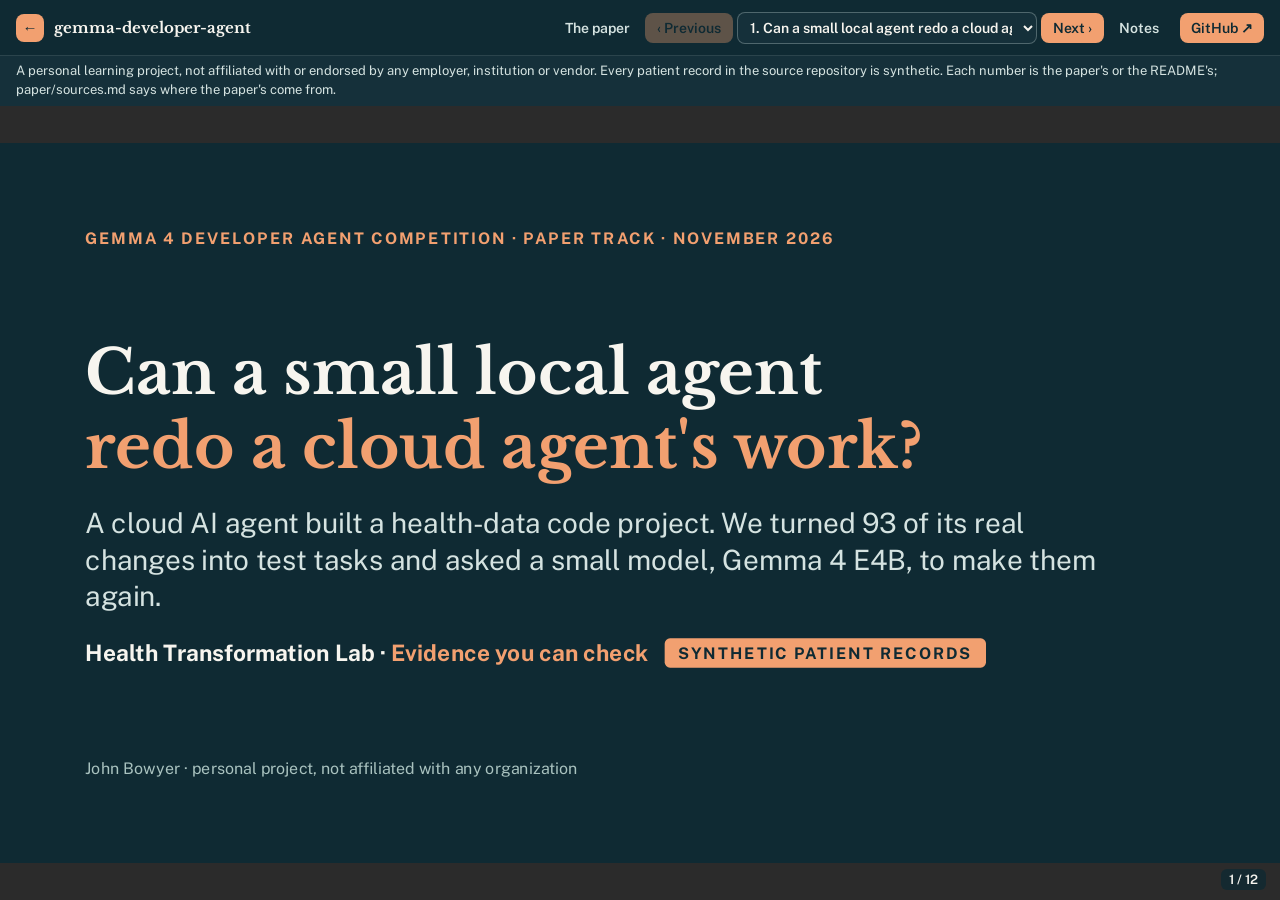
==== commit ea3dec2e: "Act on a second reader's findings on the deck; add the review of pull request 76 A second reader che" ====
--- a/docs/pitch/deck.html
+++ b/docs/pitch/deck.html
@@ -36,11 +36,11 @@
 <nav class="topnav" aria-label="Deck"><div class="bar">
 <a class="home" href="https://github.com/healthtransformationlab/gemma-developer-agent#readme" title="Back to the repository's README"><span class="mark" aria-hidden="true">←</span><span class="name">gemma-developer-agent</span></a>
 <div class="links"><a class="deck" href="https://github.com/healthtransformationlab/gemma-developer-agent/blob/main/paper/small-local-agent-redo-cloud-agent-work.pdf">The paper</a><span class="pager"><button id="deck-prev" aria-label="Previous slide" title="Previous slide (←)">‹<span class="lbl"> Previous</span></button>
-<select id="deck-jump" aria-label="Go to slide"><option value="cover">1. Can a small local agent redo a cloud agent&#x27;s work?</option><option value="audience">2. Built for people who build and test AI coding agents</option><option value="problem">3. Tests for AI coding agents use a few popular libraries. Health-data code fails in a different way.</option><option value="solution">4. 197 real code changes became 93 test tasks, each checked by the competition&#x27;s own scoring program</option><option value="results">5. On its own, the small model fixed 5 of 48 tasks. Extra help did not clearly raise that.</option><option value="finding">6. The model fixed 8 of the 17 clearly described tasks, and only 1 of the other 76</option><option value="cost">7. A fix took 1.8 to 1.9 GPU-hours. Most of a task&#x27;s time was the model&#x27;s own calls.</option><option value="ask">8. Use the 93 tasks. Report scores on the 17 clearly described ones.</option><option value="drill">9. Drill-down</option><option value="limits">10. What this does not show</option><option value="competition">11. In 76 of our 93 tasks the tests need something the description never gives. In the competition&#x27;s: 14 of 40.</option><option value="evidence">12. How you can check every number</option></select>
+<select id="deck-jump" aria-label="Go to slide"><option value="cover">1. Can a small local agent redo a cloud agent&#x27;s work?</option><option value="audience">2. Built for people who build and test AI coding agents</option><option value="problem">3. Tests for AI coding agents use a few popular libraries. Health-data code fails in a different way.</option><option value="solution">4. 197 real code changes became 93 test tasks, each checked by the competition&#x27;s own scoring program</option><option value="results">5. Alone, the model fixed 5 of 48 tasks. In a planned experiment, extra help showed no reliable improvement.</option><option value="finding">6. The model fixed 8 of the 17 clearly described tasks, and only 1 of the other 76</option><option value="cost">7. A fix took 1.8 to 1.9 GPU-hours. Most of a task&#x27;s time was the model&#x27;s own calls.</option><option value="ask">8. Use the 93 tasks. Report scores on the 17 clearly described ones.</option><option value="drill">9. Drill-down</option><option value="limits">10. What this does not show</option><option value="competition">11. In 76 of our 93 tasks the tests need something the description never gives. In the competition&#x27;s: 14 of 40.</option><option value="evidence">12. How you can check every number</option></select>
 <button id="deck-next" aria-label="Next slide" title="Next slide (→)"><span class="lbl">Next </span>›</button></span>
 <button id="deck-notes-btn" aria-pressed="false" title="Speaker notes (N)">Notes</button>
 <a class="cta" href="https://github.com/healthtransformationlab/gemma-developer-agent" target="_blank" rel="noopener">GitHub ↗</a></div></div></nav>
-<p class="disclaimer" id="deck-disclaimer">A personal learning project, not affiliated with or endorsed by any employer, institution or vendor. Every patient record in the source repository is synthetic. Each number is from the paper; paper/sources.md says where it comes from.</p>
+<p class="disclaimer" id="deck-disclaimer">A personal learning project, not affiliated with or endorsed by any employer, institution or vendor. Every patient record in the source repository is synthetic. Each number is the paper&#x27;s or the README&#x27;s; paper/sources.md says where the paper&#x27;s come from.</p>
 <main class="stage" id="deck-stage"><div class="slides" id="deck-slides">
 <section id="cover" style="background:#0F2A33;color:#F7F5EF;font-family:'Public Sans', Arial, sans-serif;padding:128px;display:flex;flex-direction:column;justify-content:space-between">
 <p style="font-size:24px;font-weight:700;letter-spacing:3px;text-transform:uppercase;color:#F2A070">Gemma 4 Developer Agent Competition · Paper Track · November 2026</p>
@@ -72,7 +72,7 @@
 </table>
 <p style="font-size:30px;line-height:1.4;background:#15303A;color:#F7F5EF;border-radius:16px;padding:22px 40px"><b>The impact:</b> a set of tasks that says which of its tasks can measure an agent. So far it is one code project and one model, and an AI did the check of the descriptions, with a person checking part of it.</p>
 <p style="position:absolute;left:128px;bottom:56px;width:1664px;font-size:24px;color:#5C6F75">A personal project: no partner has been contacted</p>
-<aside>Three kinds of reader. People who build benchmarks from a repository's history: we ask them to check each task's description, which the paper calls its statement, against its tests before reporting a score, because here the fixes were almost all in the tasks that passed that check. People who build agents on small local models: the 93 tasks are public and in the competition's layout, so its evaluator runs on them as published. And teams whose repositories are built with agents: an issue, a pull request and a review for every change is what made this history usable. So far this is one repository and one model. A person checked 42 of the screen's 93 verdicts, in summary, and no partner has been contacted.</aside>
+<aside>Three kinds of reader. People who build benchmarks from a repository's history: we ask them to check each task's description, which the paper calls its statement, against its tests before reporting a score, because here the fixes were almost all in the tasks that passed that check. People who build agents on small local models: the 93 tasks are public and in the competition's layout, so its evaluator runs on them as published. And teams whose repositories are built with agents: this repository's issues, pull requests and commit messages are where its task descriptions come from. So far this is one repository and one model. A person checked 42 of the screen's 93 verdicts, in summary, and no partner has been contacted.</aside>
 </section>
 
 <section id="problem" style="background:#F7F5EF;color:#15303A;font-family:'Public Sans', Arial, sans-serif;padding:96px 128px 140px;display:flex;flex-direction:column;gap:30px">
@@ -90,7 +90,7 @@
 <div style="background:#FDFCF9;border:1px solid #D9D3C4;border-radius:16px;padding:30px 36px;padding:24px 30px"><p style="font-family:'Libre Baskerville', Georgia, serif;font-size:60px;font-weight:700;color:#B4501F;line-height:1.1">960</p><p style="font-size:24px;line-height:1.3">saved changes (commits) in the project</p></div>
 <div style="background:#FDFCF9;border:1px solid #D9D3C4;border-radius:16px;padding:30px 36px;padding:24px 30px"><p style="font-family:'Libre Baskerville', Georgia, serif;font-size:60px;font-weight:700;color:#B4501F;line-height:1.1">775</p><p style="font-size:24px;line-height:1.3">of those 960 are marked as written by the AI agent</p></div>
 <div style="background:#FDFCF9;border:1px solid #D9D3C4;border-radius:16px;padding:30px 36px;padding:24px 30px"><p style="font-family:'Libre Baskerville', Georgia, serif;font-size:60px;font-weight:700;color:#B4501F;line-height:1.1">2,269</p><p style="font-size:24px;line-height:1.3">automatic tests, run on every pull request</p></div>
-<div style="background:#FDFCF9;border:1px solid #D9D3C4;border-radius:16px;padding:30px 36px;padding:24px 30px"><p style="font-family:'Libre Baskerville', Georgia, serif;font-size:60px;font-weight:700;color:#B4501F;line-height:1.1">240</p><p style="font-size:24px;line-height:1.3">pull requests, each with a written review kept in the project</p></div>
+<div style="background:#FDFCF9;border:1px solid #D9D3C4;border-radius:16px;padding:30px 36px;padding:24px 30px"><p style="font-family:'Libre Baskerville', Georgia, serif;font-size:60px;font-weight:700;color:#B4501F;line-height:1.1">240</p><p style="font-size:24px;line-height:1.3">written reviews of pull requests, kept in the project</p></div>
 </div>
 </div>
 <p style="font-size:29px;line-height:1.4;background:#15303A;color:#F7F5EF;border-radius:16px;padding:22px 40px">One person working with a cloud AI coding agent built this project in fifteen days, without typing code. <b style="color:#F2A070">What can a small model on one machine take out of that loop?</b></p>
@@ -104,7 +104,7 @@
 <h2 style="font-family:'Libre Baskerville', Georgia, serif;font-size:52px;font-weight:700;line-height:1.16">197 real code changes became 93 test tasks, each checked by the competition's own scoring program</h2>
 </div>
 <div style="display:flex;flex-direction:column;gap:12px;background:#FDFCF9;border:1px solid #D9D3C4;border-radius:16px;padding:30px 36px">
-<div style="display:flex;align-items:center;gap:20px"><p style="width:640px;text-align:right;font-size:27px;line-height:1.25;color:#3D5057">real code changes looked at</p><div style="width:820px;height:44px;border-radius:0 10px 10px 0;background:#2A78D6"></div><p style="font-size:34px;font-weight:700">197</p></div>
+<div style="display:flex;align-items:center;gap:20px"><p style="width:640px;text-align:right;font-size:27px;line-height:1.25;color:#3D5057">real code changes merged by October 29, 2026</p><div style="width:820px;height:44px;border-radius:0 10px 10px 0;background:#2A78D6"></div><p style="font-size:34px;font-weight:700">197</p></div>
 <div style="display:flex;align-items:center;gap:20px"><p style="width:640px;text-align:right;font-size:27px;line-height:1.25;color:#3D5057">changed both code and tests, so could be a task</p><div style="width:483px;height:44px;border-radius:0 10px 10px 0;background:#2A78D6"></div><p style="font-size:34px;font-weight:700">116</p></div>
 <div style="display:flex;align-items:center;gap:20px"><p style="width:640px;text-align:right;font-size:27px;line-height:1.25;color:#3D5057">built, passed both of our checks, free to share</p><div style="width:470px;height:44px;border-radius:0 10px 10px 0;background:#2A78D6"></div><p style="font-size:34px;font-weight:700">113</p></div>
 <div style="display:flex;align-items:center;gap:20px"><p style="width:640px;text-align:right;font-size:27px;line-height:1.25;color:#3D5057">accepted by the competition's scoring program: <b>the published tasks</b></p><div style="width:387px;height:44px;border-radius:0 10px 10px 0;background:#B4501F"></div><p style="font-size:34px;font-weight:700">93</p></div>
@@ -115,20 +115,20 @@
 <p style="background:#FDFCF9;border:1px solid #D9D3C4;border-radius:16px;padding:30px 36px;font-size:26px;line-height:1.35"><b>Each task comes with</b> a copy of the code, a map of the code (a graph), and where its description came from: an issue, a pull request or a commit message.</p>
 </div>
 <p style="position:absolute;left:128px;bottom:56px;width:1664px;font-size:24px;color:#5C6F75">Source: the paper, Sections 4 and 5</p>
-<aside>The tasks are made the way the competition makes its own: every merged change whose diff touches both code and tests is a candidate. Of 197 merged changes, 116 are candidates. One was withdrawn, one failed a gate and one was withheld for unlicensed third-party files, leaving 113, and the competition's own evaluator verifies 93 of those: the published set. On them it resolves every reference patch and no empty patch. A local harness, which anyone can run, gives the same verdict as the evaluator on all 48 of the model's patches that were compared. Each task comes with a snapshot of the repository, a code graph, embeddings, and a label saying whether its statement came from an issue, a pull request or a commit message.</aside>
+<aside>The tasks are made the way the competition makes its own: every merged change whose diff touches both code and tests is a candidate. Of the 197 changes merged by October 29, 2026, 116 are candidates. One was withdrawn, one failed a gate and one was withheld for unlicensed third-party files, leaving 113, and the competition's own evaluator verifies 93 of those: the published set. On them it resolves every reference patch and no empty patch. A local harness, which anyone can run, gives the same verdict as the evaluator on all 48 of the model's patches that were compared. Each task comes with a snapshot of the repository, a code graph, embeddings, and a label saying whether its statement came from an issue, a pull request or a commit message.</aside>
 </section>
 
 <section id="results" style="background:#F7F5EF;color:#15303A;font-family:'Public Sans', Arial, sans-serif;padding:96px 128px 140px;display:flex;flex-direction:column;gap:30px">
 <div style="display:flex;flex-direction:column;gap:14px">
 <p style="font-size:24px;font-weight:700;letter-spacing:3px;text-transform:uppercase;color:#B4501F">What the small model did</p>
-<h2 style="font-family:'Libre Baskerville', Georgia, serif;font-size:52px;font-weight:700;line-height:1.16">On its own, the small model fixed 5 of 48 tasks. Extra help did not clearly raise that.</h2>
+<h2 style="font-family:'Libre Baskerville', Georgia, serif;font-size:52px;font-weight:700;line-height:1.16">Alone, the model fixed 5 of 48 tasks. In a planned experiment, extra help showed no reliable improvement.</h2>
 </div>
 <div style="display:flex;gap:32px;align-items:stretch">
 <div style="flex:0 0 640px;background:#FDFCF9;border:1px solid #D9D3C4;border-radius:16px;padding:30px 36px;display:flex;flex-direction:column;gap:14px">
 <p style="font-size:23px;font-weight:700;letter-spacing:.5px;color:#B4501F;line-height:1.3">Tasks fixed working alone, on free T4 GPUs</p>
 <p style="font-family:'Libre Baskerville', Georgia, serif;font-weight:700;color:#B4501F;line-height:1.05;font-size:92px">5 of 48</p>
 <p style="font-size:27px;line-height:1.35">Gemma 4 E4B, taking the cheapest tasks first (10.4%, 95% CI 4.5–22.2). All five were small: a CI rule, a warning message, a label parser and two settings.</p>
-<p style="font-size:27px;line-height:1.35;border-top:1px solid #D9D3C4;padding-top:14px"><b>3 of 23</b> of the competition's own development tasks fixed, under its scoring program.</p>
+<p style="font-size:27px;line-height:1.35;border-top:1px solid #D9D3C4;padding-top:14px"><b>3 of the 23</b> verifiable tasks of the competition's own were fixed, under its scoring program on four L4 GPUs.</p>
 </div>
 <div style="flex:1 1 0;background:#FDFCF9;border:1px solid #D9D3C4;border-radius:16px;padding:30px 36px;display:flex;flex-direction:column;gap:14px">
 <p style="font-size:23px;font-weight:700;letter-spacing:.5px;color:#B4501F;line-height:1.3">Tasks fixed, of all 93, in an experiment planned in advance (one A100 GPU)</p>
@@ -140,7 +140,7 @@
 </div>
 </div>
 <p style="position:absolute;left:128px;bottom:56px;width:1664px;font-size:24px;color:#5C6F75">Source: the paper, Section 6. "Fixed" is the paper's "resolved": the task's hidden tests pass</p>
-<aside>Left on its own on two free T4 GPUs, taking the cheapest tasks first, Gemma 4 E4B resolved 5 of the 48 tasks it ran, all of them small. Under the competition's evaluator it resolved 3 of 23 of the competition's own development tasks. Then came an experiment whose plan was fixed before any result, which is what pre-registered means: all 93 tasks on one A100, three ways. As published, the model resolved 4. With graph retrieval done for it, which hands it a list of code to look at, 6. With a failing test's report, 4. Neither added context differs detectably from the baseline, and a difference is not ruled out either: at 4 of 93 only a large effect could show. Retrieval's two extra fixes do not establish a reliable improvement. The report uses the hidden test, so it is not a benchmark condition.</aside>
+<aside>Left on its own on two free T4 GPUs, taking the cheapest tasks first, Gemma 4 E4B resolved 5 of the 48 tasks it ran, all of them small. Under the competition's evaluator, on four L4 GPUs, it resolved 3 of the 23 development tasks of the competition's own that a Kaggle notebook can verify. Then came an experiment registered in advance. Its plan was fixed before any result; Kaggle could not finish it, so all three arms ran again on one A100, under additions to the plan that were fixed before each run started: all 93 tasks, three ways. As published, the model resolved 4. With graph retrieval done for it, which hands it a list of code to look at, 6. With a failing test's report, 4. Neither added context differs detectably from the baseline, and a difference is not ruled out either: at 4 of 93 only a large effect could show. Retrieval's two extra fixes do not establish a reliable improvement. The report uses the hidden test, so it is not a benchmark condition.</aside>
 </section>
 
 <section id="finding" style="background:#0F2A33;color:#F7F5EF;font-family:'Public Sans', Arial, sans-serif;padding:128px;display:flex;flex-direction:column;justify-content:space-between;padding:92px 128px 84px">
@@ -233,7 +233,7 @@
 </table>
 <p style="font-size:27px;line-height:1.4;background:#15303A;color:#F7F5EF;border-radius:16px;padding:22px 40px">The two sets differ in their tests more than in their descriptions. The check and the agent took a seeded 40 of the competition's 129 development tasks; a Kaggle notebook can verify 23 of them.</p>
 <p style="position:absolute;left:128px;bottom:56px;width:1664px;font-size:24px;color:#5C6F75">Source: the paper, Section 6, "Beside the competition's own tasks"</p>
-<aside>The same counts were made on the competition's own development tasks. Its graph holds more of the fixes: 114 of 129, against 51 of 93 here. Its statements are vague a little more often: 11 of 40, against 19 of 93. The difference is in the tests: in this set the tests of 76 of 93 tasks need a name or a text the statement never gives, against 14 of 40 there. The screen and the agent took a seeded 40 of the 129, stratified by repository. In a Kaggle notebook the evaluator's sandbox cannot install test dependencies, so 23 of the 40 can be verified there, and the model resolved 3 of them. On this set the Kaggle baseline ran 21 tasks before its model server stopped answering, and resolved none.</aside>
+<aside>The same counts were made on the competition's own development tasks. Its graph holds more of the fixes: 114 of 129, against 51 of 93 here. Its statements are vague a little more often: 11 of 40, against 19 of 93. The difference is in the tests: in this set the tests of 76 of 93 tasks need a name or a text the statement never gives, against 14 of 40 there. The screen and the agent took a seeded 40 of the 129, stratified by repository. In a Kaggle notebook the evaluator's sandbox has no pip to install test dependencies: there the reference patch fails 16 of the 40 and one passes with an empty patch, leaving 23, and the model resolved 3 of them. On this set the Kaggle baseline ran 21 tasks before its model server stopped answering, and resolved none.</aside>
 </section>
 
 <section id="evidence" style="background:#F7F5EF;color:#15303A;font-family:'Public Sans', Arial, sans-serif;padding:96px 128px 140px;display:flex;flex-direction:column;gap:30px">
@@ -244,12 +244,12 @@
 <div style="display:grid;grid-template-columns:1fr 1fr;gap:24px">
 <p style="background:#FDFCF9;border:1px solid #D9D3C4;border-radius:16px;padding:30px 36px;font-size:26px;line-height:1.38"><b>A source for every number.</b> <code style="font-size:24px">paper/sources.md</code> has a row for each figure in the paper, naming the file it came from, and keeps the rows of text that was cut.</p>
 <p style="background:#FDFCF9;border:1px solid #D9D3C4;border-radius:16px;padding:30px 36px;font-size:26px;line-height:1.38"><b>A plan before the results.</b> The experiment's plan was fixed and fingerprinted (hashed) before any result, and each addition to it before its run started (source repository, issues 674 and 687).</p>
-<p style="background:#FDFCF9;border:1px solid #D9D3C4;border-radius:16px;padding:30px 36px;font-size:26px;line-height:1.38"><b>Checked on every change.</b> One script checks the paper against the competition's rules, and another checks that every number in this deck is one the paper has.</p>
+<p style="background:#FDFCF9;border:1px solid #D9D3C4;border-radius:16px;padding:30px 36px;font-size:26px;line-height:1.38"><b>Checked on every change.</b> One script checks the paper against the competition's rules, and another checks that every number in this deck appears in the paper or the README.</p>
 <p style="background:#FDFCF9;border:1px solid #D9D3C4;border-radius:16px;padding:30px 36px;font-size:26px;line-height:1.38"><b>What went wrong is in the paper.</b> On Colab the network was open to the agent: 3 of the five runs' 687 commands ran an installer, in tasks no run fixed, and none left its workspace.</p>
 </div>
-<p style="font-size:28px;line-height:1.4;background:#15303A;color:#F7F5EF;border-radius:16px;padding:22px 40px"><b>Not a result:</b> anything from a dry run or a sample is labelled as one, and the unplanned second session is described beside the planned experiment, never added to it.</p>
+<p style="font-size:28px;line-height:1.4;background:#15303A;color:#F7F5EF;border-radius:16px;padding:22px 40px"><b>Not a result:</b> anything from a dry run or a sample is labelled as one, and the unplanned second session is described beside the planned experiment and kept out of its tests. A count that covers both says five runs.</p>
 <p style="position:absolute;left:128px;bottom:56px;width:1664px;font-size:24px;color:#5C6F75">Sources: paper/sources.md, paper/rules_check.md and the paper, Section 6</p>
-<aside>Four habits keep the numbers honest. Every figure in the paper has a row in paper/sources.md naming the file it came from, and rows stay when text is cut. The experiment's plan was hashed before any result, and each addendum before its run. A script checks the paper against the competition's rules on every change, and another checks that every number in this deck is one the paper or the README has. And what went wrong is in the paper: on Colab the network was open to the agent's commands, 3 of 687 commands ran an installer, in tasks no run resolved, and none left its workspace. The unplanned second session on an L4 is described beside the registered experiment and never added to it.</aside>
+<aside>Four habits keep the numbers honest. Every figure in the paper has a row in paper/sources.md naming the file it came from, and rows stay when text is cut. The experiment's plan was hashed before any result, and each addendum before its run. A script checks the paper against the competition's rules on every change, and another checks that every number in this deck appears in the paper or the README. And what went wrong is in the paper: on Colab the network was open to the agent's commands, 3 of 687 commands ran an installer, in tasks no run resolved, and none left its workspace. The unplanned second session on an L4 is described beside the registered experiment and kept out of its tests; where a count covers both sessions, as on the main finding's slide, it says five runs.</aside>
 </section>
 
 </div></main>
